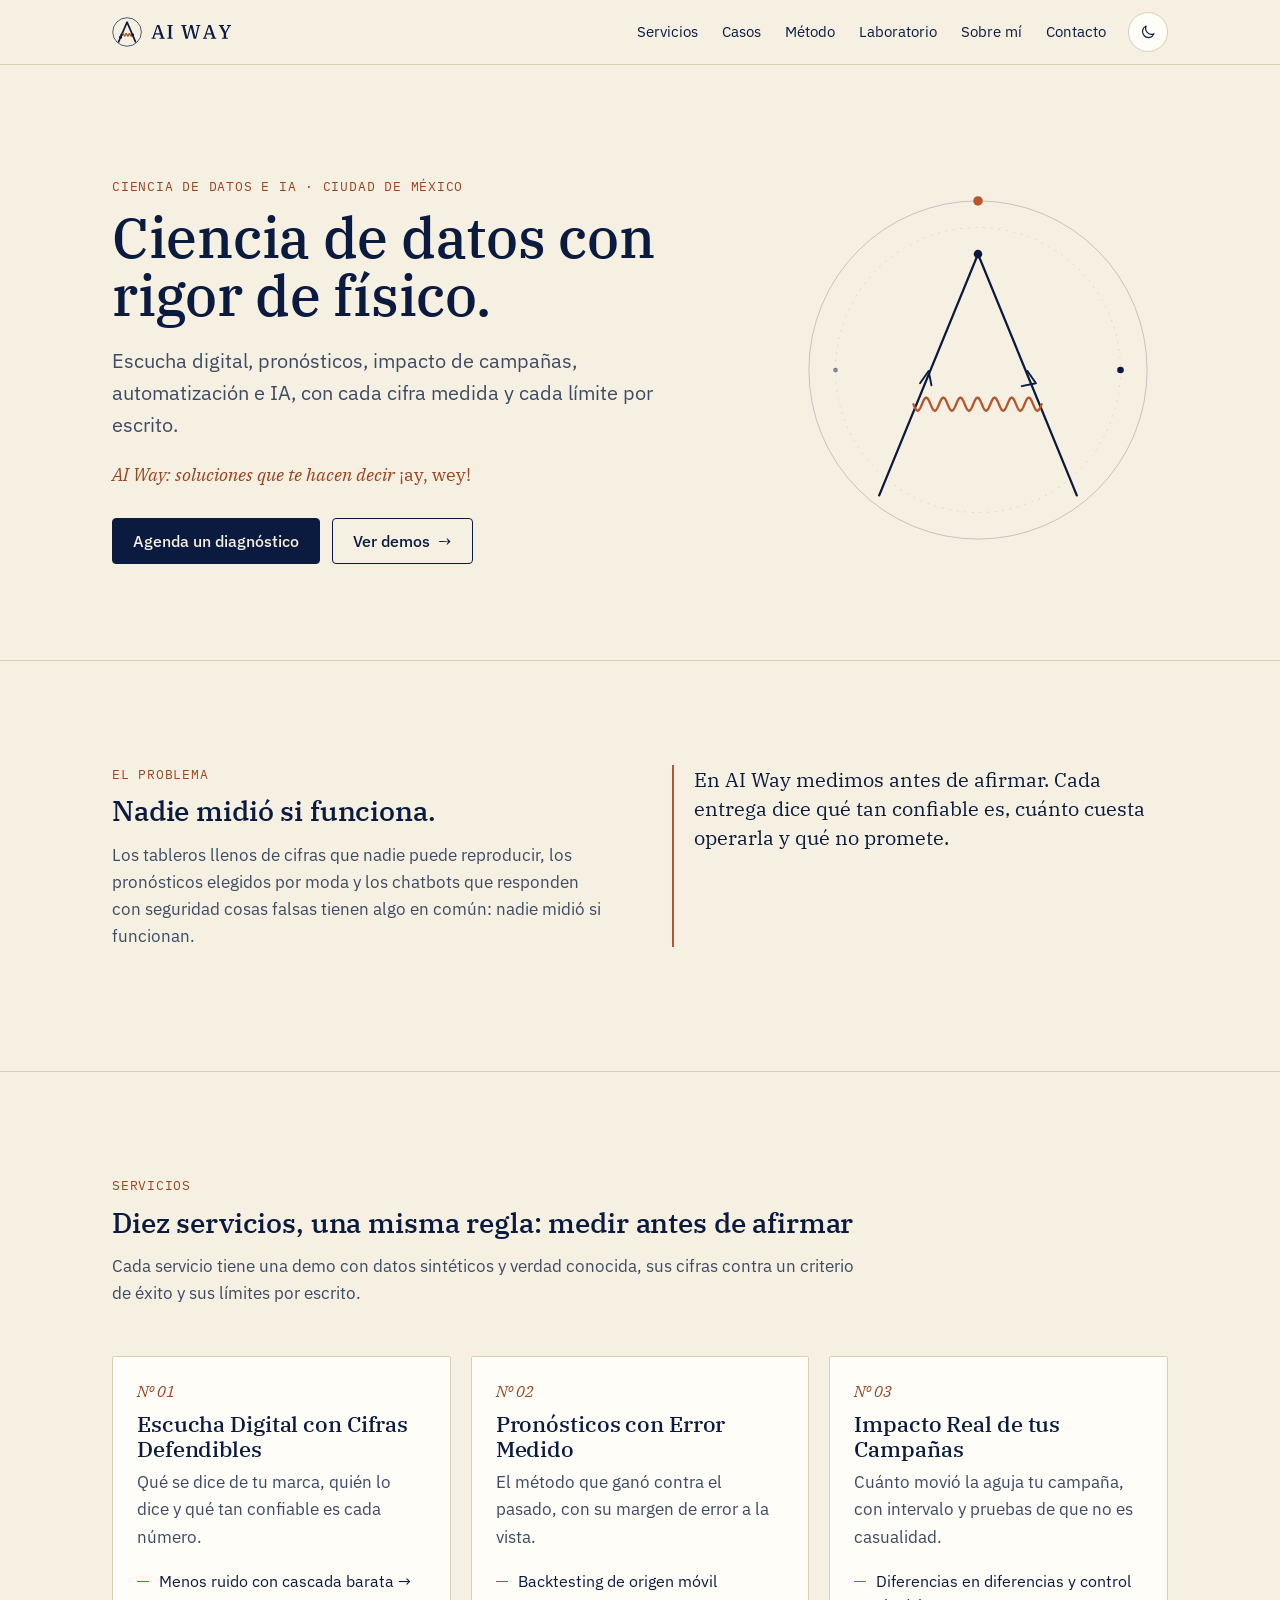
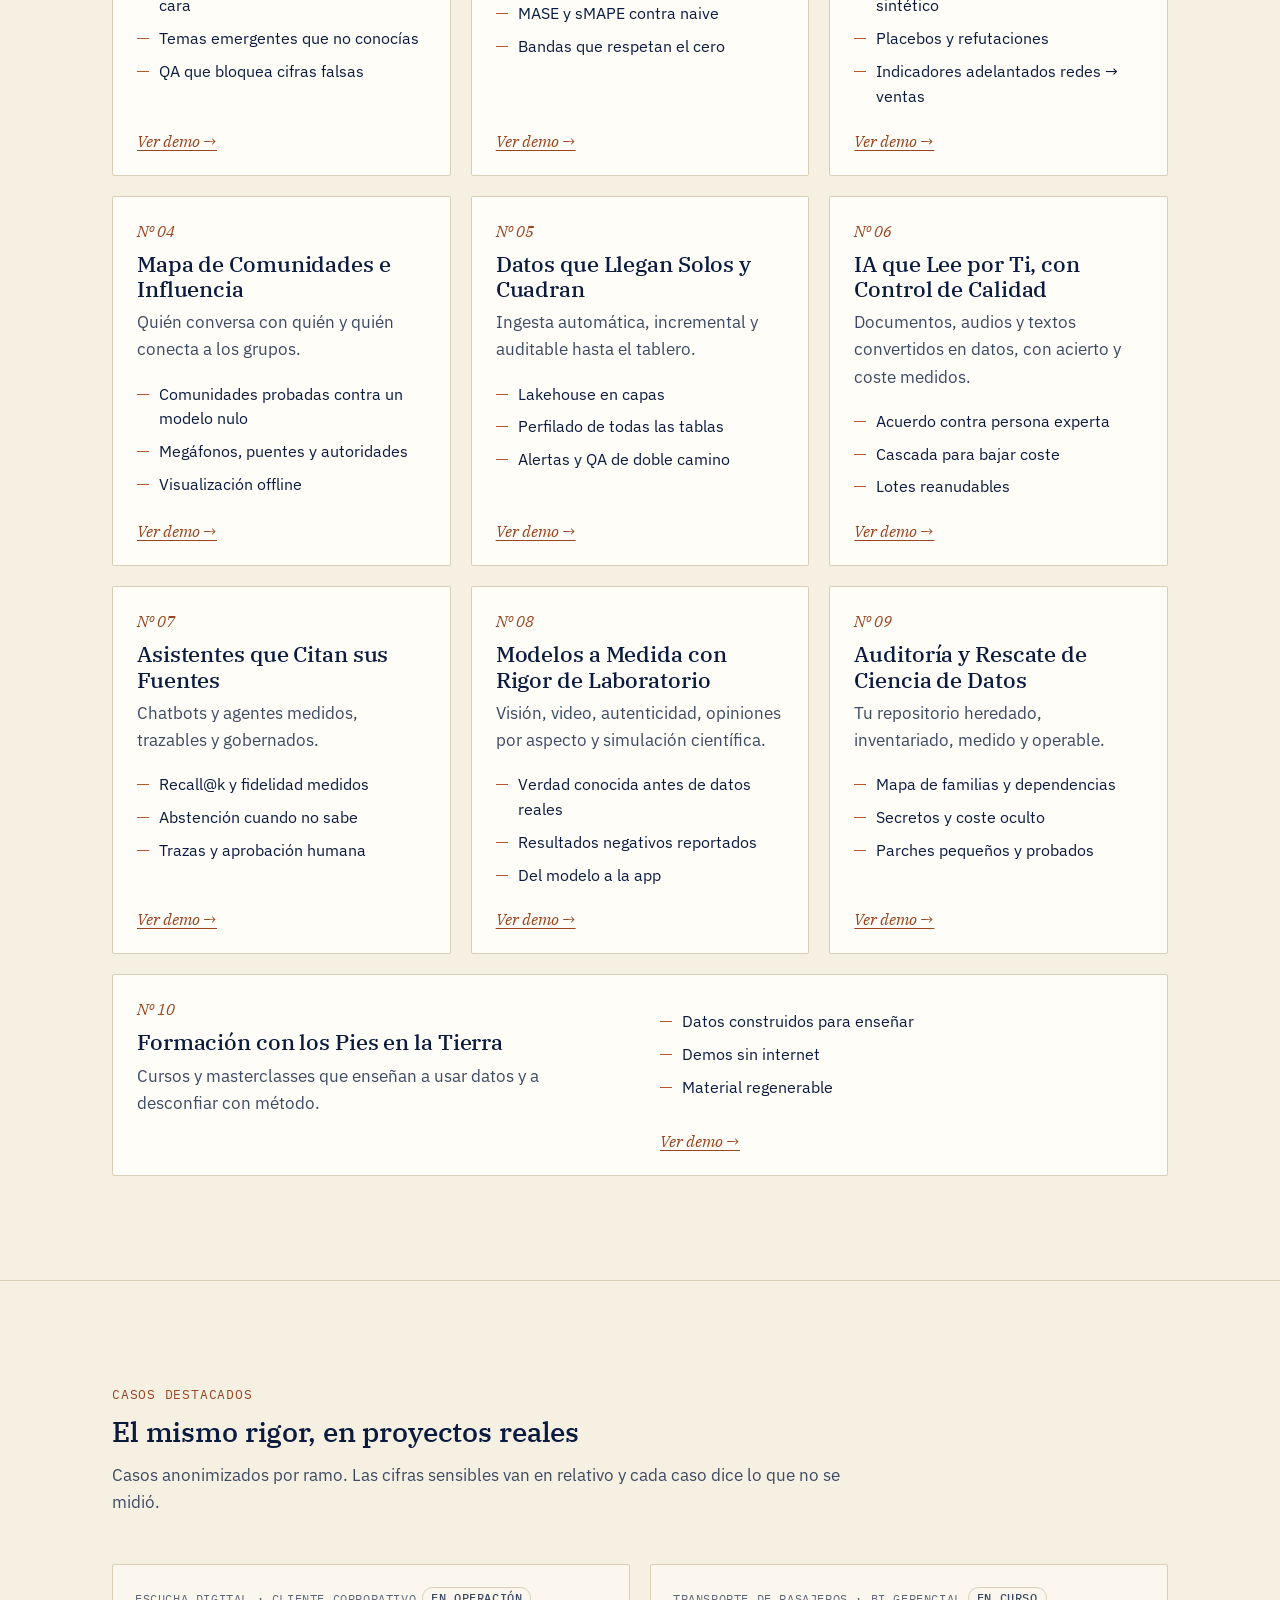
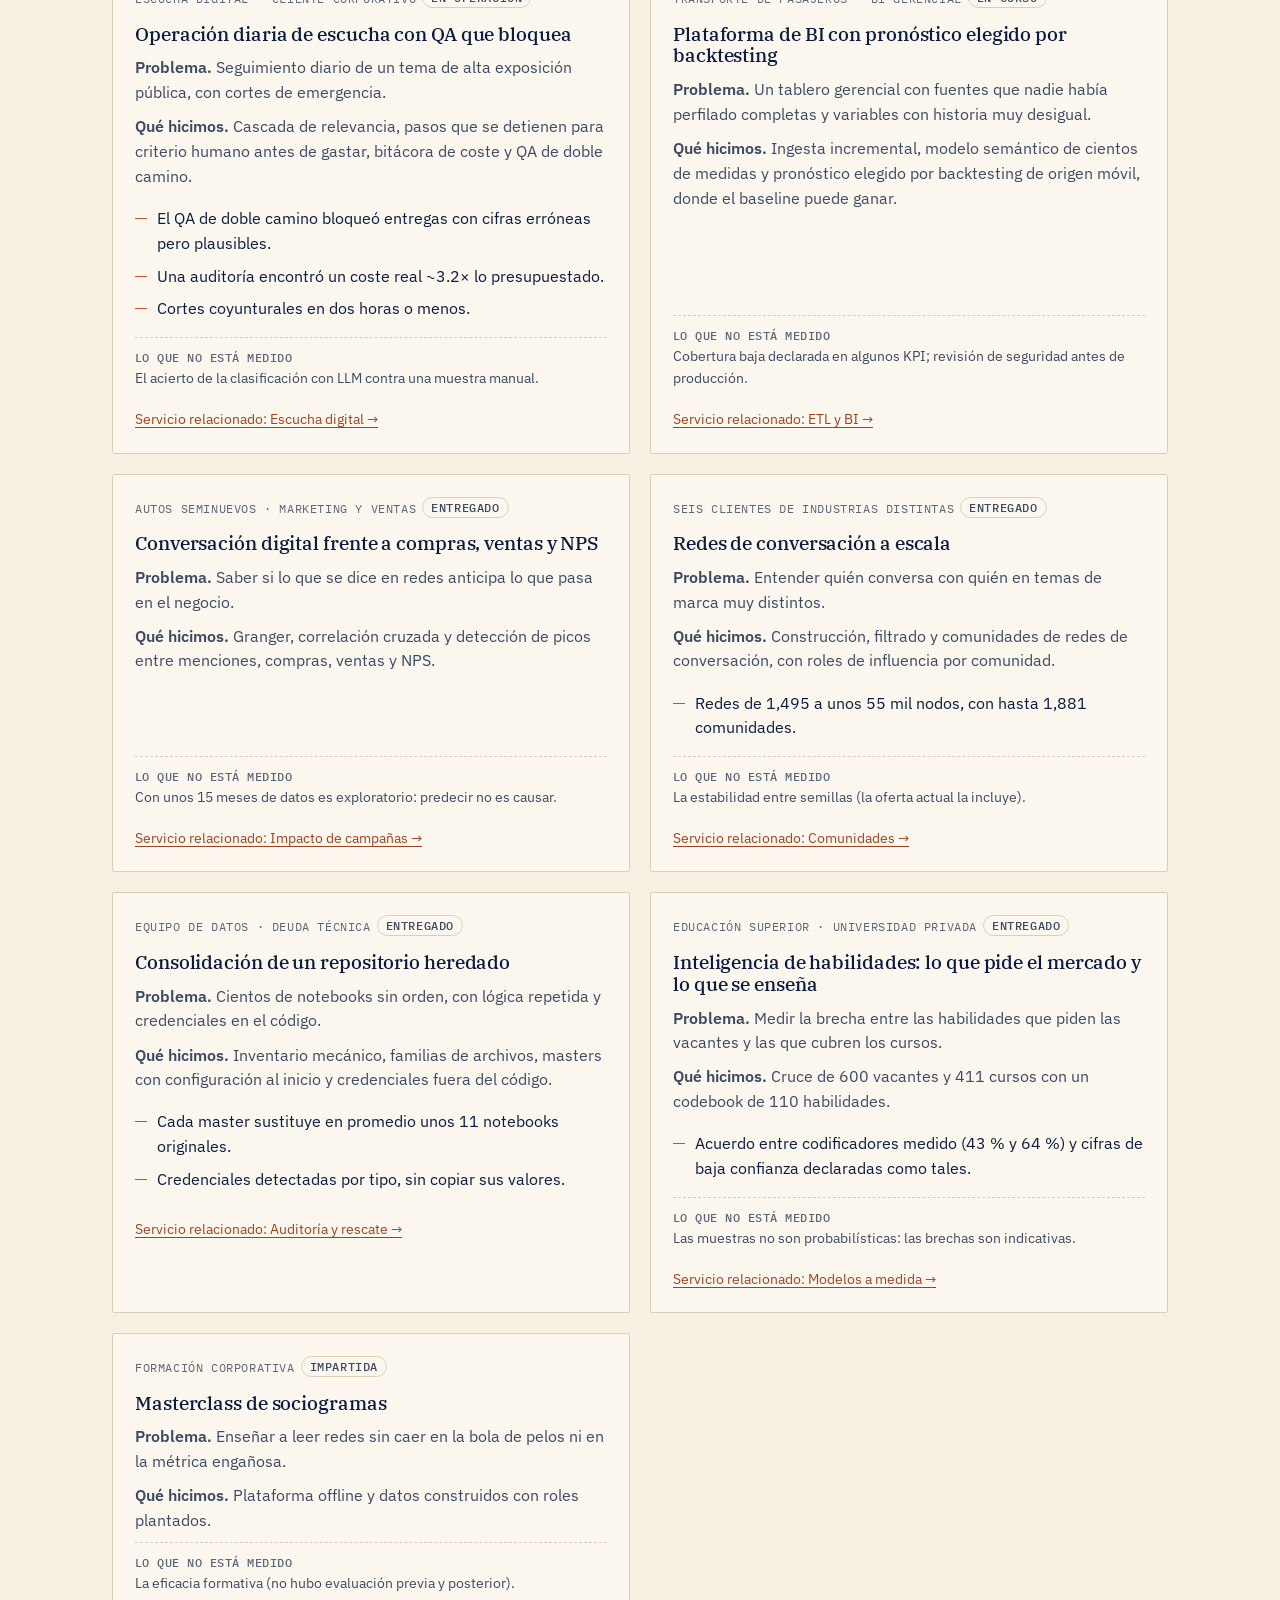
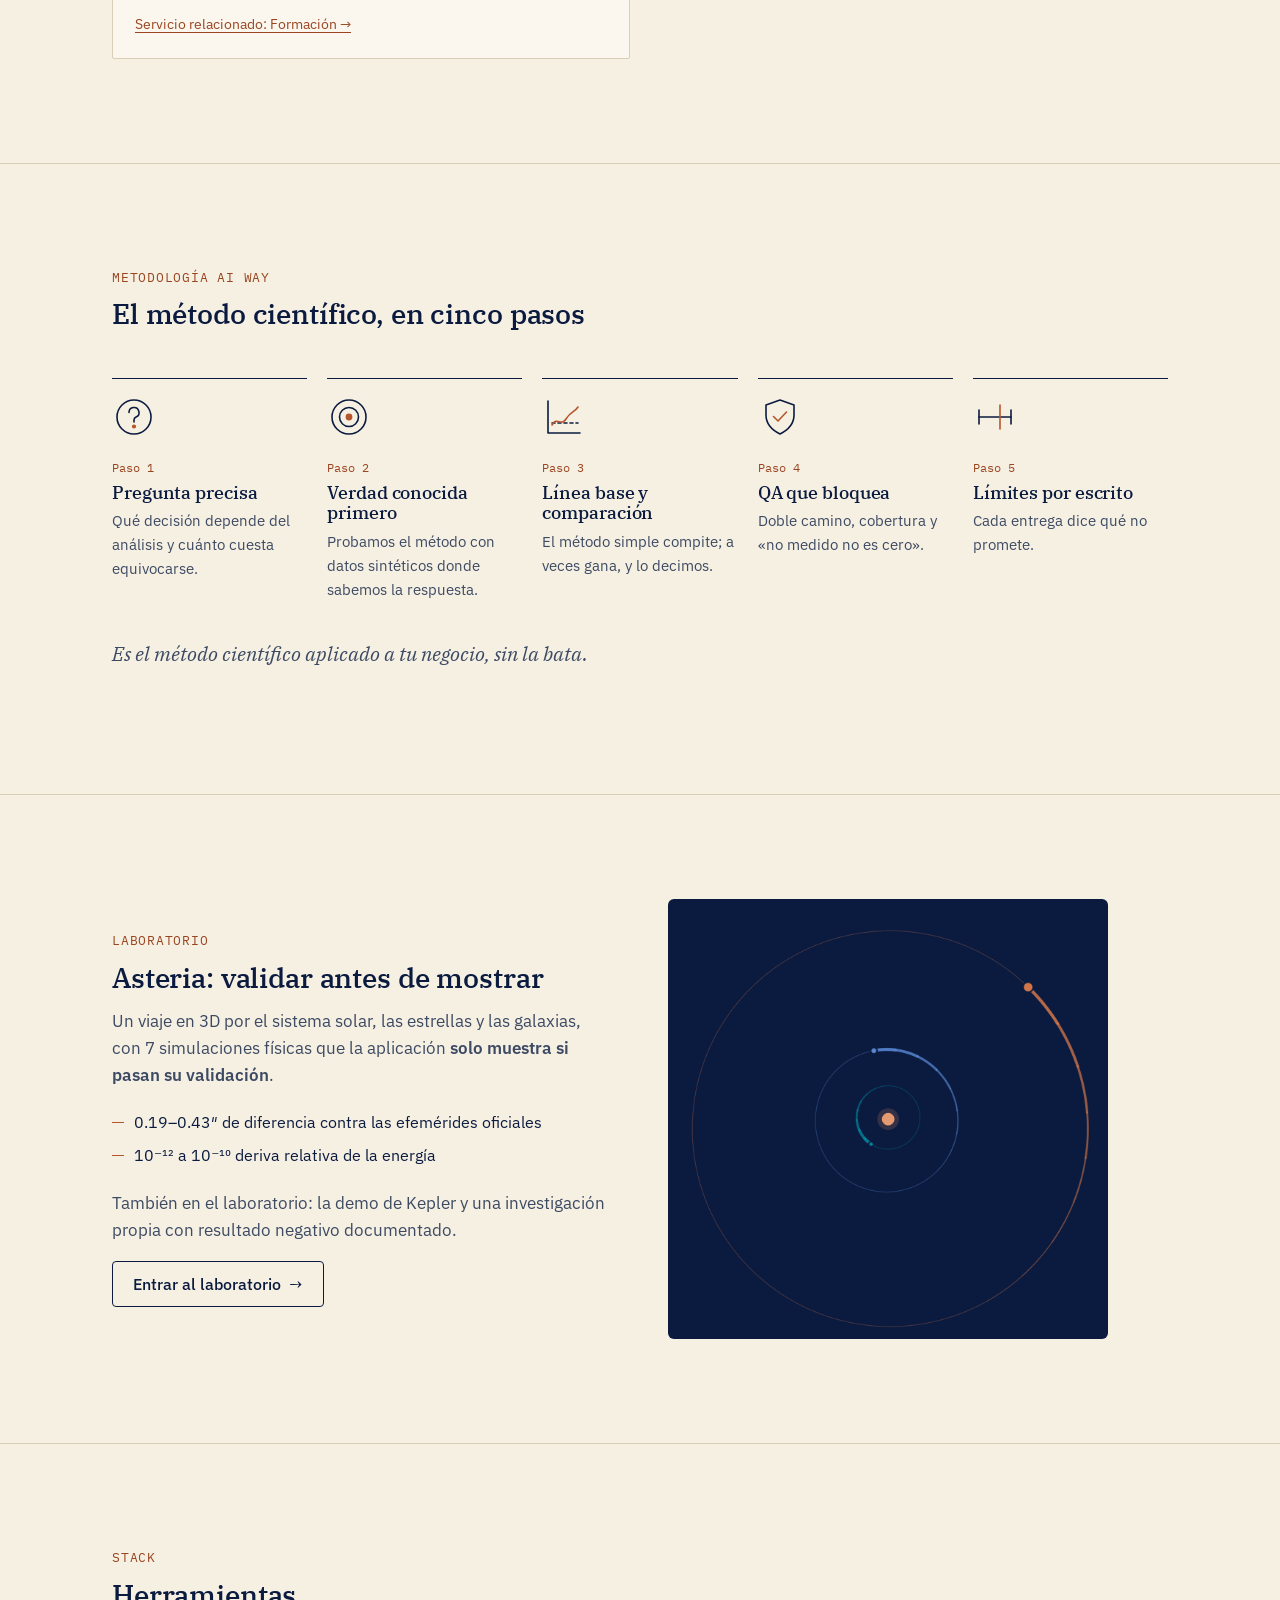
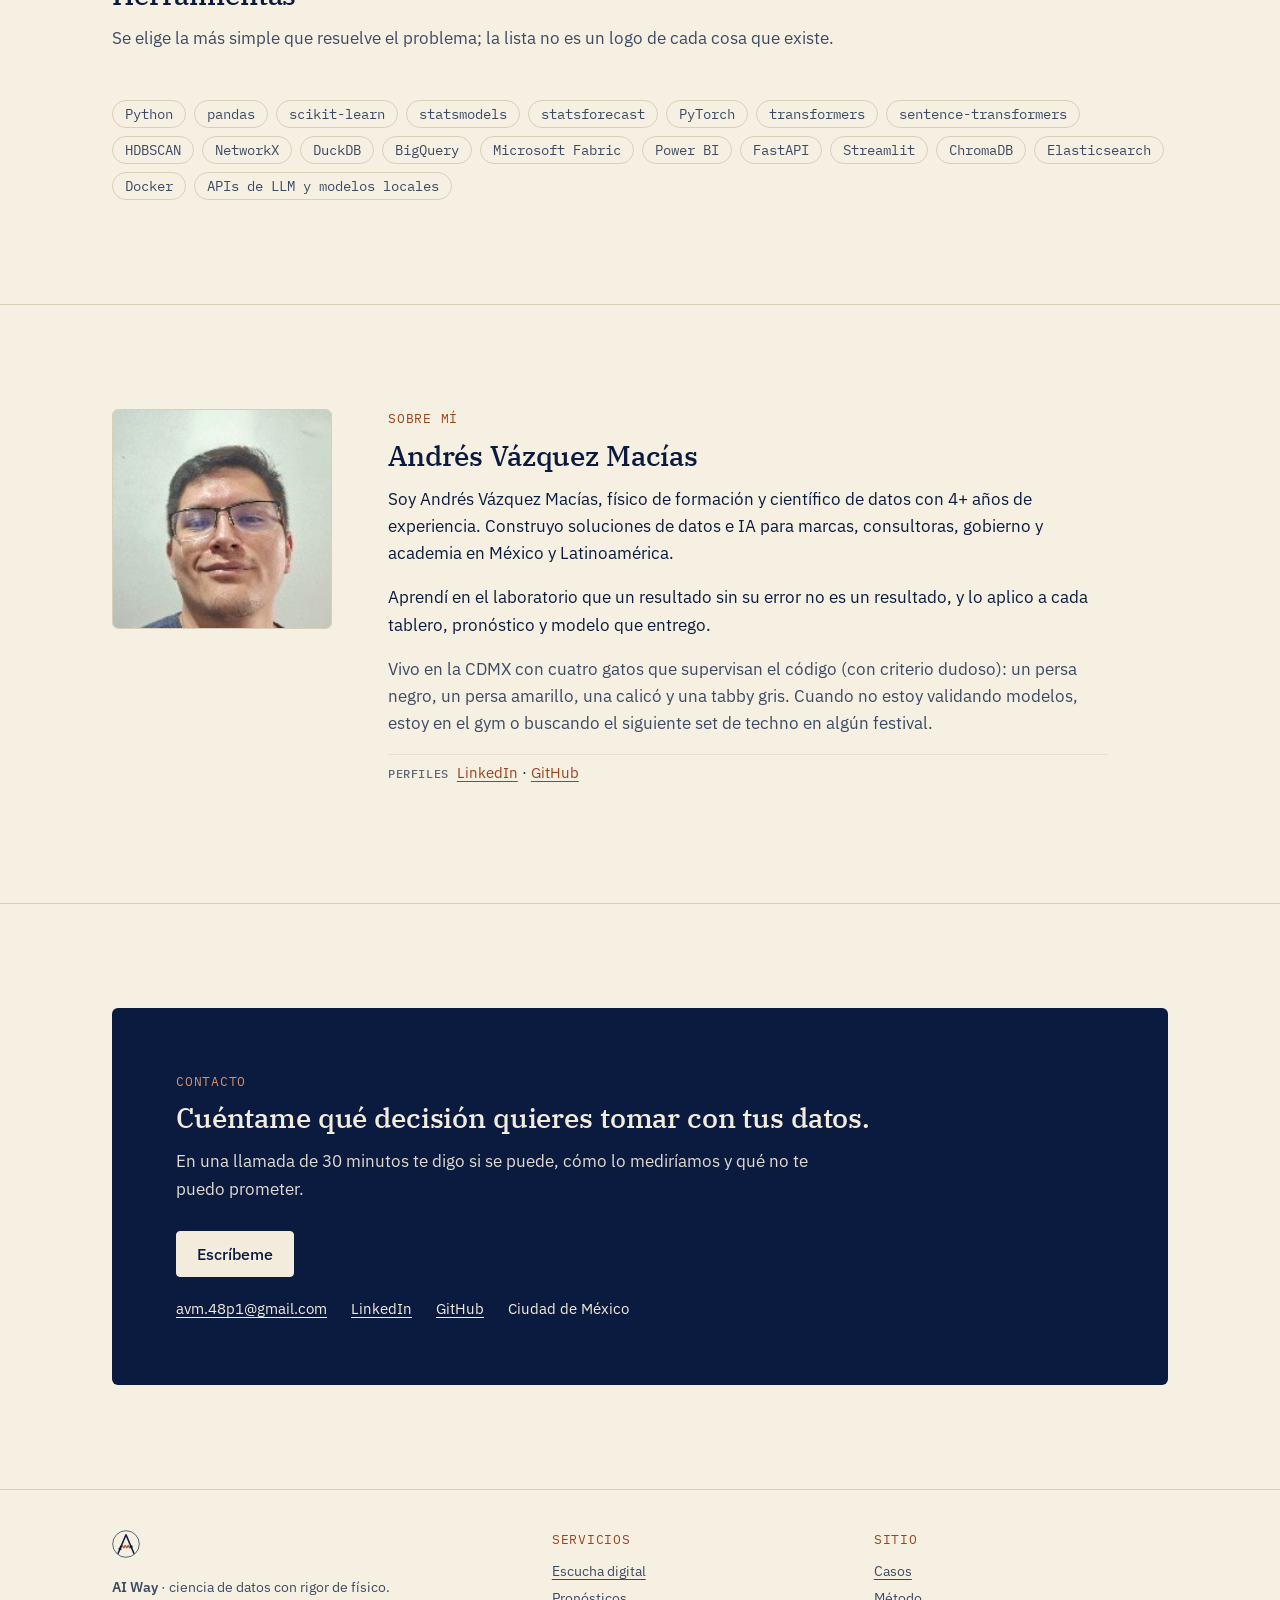
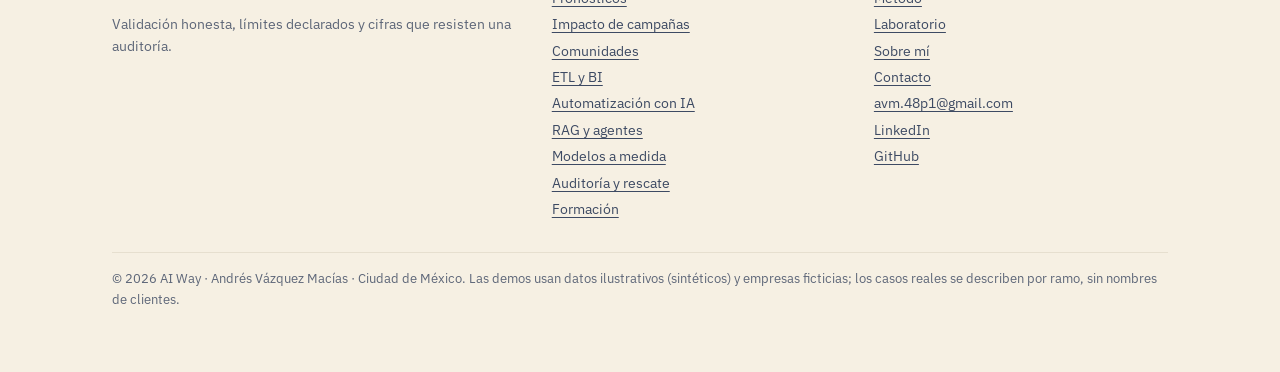
==== index.html @ 51a4104a "Publicar sitio del portafolio AI Way Co-Authored-By: Claude Opus 5.5 <noreply@anthropic.com>" ====
<!doctype html>
<html lang="es" data-theme="light">
<head>
<meta charset="utf-8">
<meta name="viewport" content="width=device-width, initial-scale=1">
<title>AI Way · Ciencia de datos e IA con rigor de físico | CDMX</title>
<meta name="description" content="Escucha digital, pronósticos, causalidad, ETL, automatización con IA, RAG y agentes, con validación honesta y límites declarados.">
<link rel="canonical" href="https://andresvama.github.io/">
<meta name="theme-color" content="#f6f0e3">
<meta property="og:type" content="website">
<meta property="og:locale" content="es_MX">
<meta property="og:site_name" content="AI Way">
<meta property="og:title" content="AI Way · Ciencia de datos e IA con rigor de físico | CDMX">
<meta property="og:description" content="Escucha digital, pronósticos, causalidad, ETL, automatización con IA, RAG y agentes, con validación honesta y límites declarados.">
<meta property="og:image" content="https://andresvama.github.io/assets/logo/og_image.png">
<meta name="twitter:card" content="summary_large_image">
<link rel="icon" href="assets/logo/favicon.svg" type="image/svg+xml">
<link rel="icon" href="assets/logo/favicon_32.png" sizes="32x32" type="image/png">
<link rel="apple-touch-icon" href="assets/logo/apple_touch_180.png">
<link rel="preconnect" href="https://fonts.googleapis.com">
<link rel="preconnect" href="https://fonts.gstatic.com" crossorigin>
<link rel="preload" as="style" href="https://fonts.googleapis.com/css2?family=IBM+Plex+Mono:wght@400;500&amp;family=IBM+Plex+Sans:ital,wght@0,400;0,500;0,600;1,400&amp;family=IBM+Plex+Serif:ital,wght@0,400;0,500;1,400;1,500&amp;display=swap">
<link rel="stylesheet" href="https://fonts.googleapis.com/css2?family=IBM+Plex+Mono:wght@400;500&amp;family=IBM+Plex+Sans:ital,wght@0,400;0,500;0,600;1,400&amp;family=IBM+Plex+Serif:ital,wght@0,400;0,500;1,400;1,500&amp;display=swap">
<link rel="stylesheet" href="assets/css/tokens.css">
<link rel="stylesheet" href="assets/css/site.css">
<script>try{var t=localStorage.getItem('aiway-tema');if(t==='dark'||t==='light')document.documentElement.setAttribute('data-theme',t)}catch(e){}</script>
</head>
<body data-raiz="">
<a class="saltar" href="#contenido">Saltar al contenido</a>
<header class="cab">
<div class="wrap">
  <a class="marca" href="#" aria-label="AI Way, inicio"><img class="logo-cla" src="assets/logo/logo.svg" alt="AI Way" width="132" height="30"><img class="logo-osc" src="assets/logo/logo_oscuro.svg" alt="AI Way" width="132" height="30"></a>
  <button class="btn-ico menu-btn" id="menu-btn" type="button" aria-expanded="false" aria-controls="nav" aria-label="Abrir menú"><svg viewBox="0 0 24 24" fill="none" stroke="currentColor" stroke-width="1.6" stroke-linecap="round" aria-hidden="true"><path d="M4 7h16M4 12h16M4 17h16"/></svg></button>
  <nav class="nav" id="nav" aria-label="Principal"><ul><li><a href="#servicios">Servicios</a></li><li><a href="#casos">Casos</a></li><li><a href="#metodo">Método</a></li><li><a href="laboratorio.html">Laboratorio</a></li><li><a href="#sobre-mi">Sobre mí</a></li><li><a href="#contacto">Contacto</a></li></ul></nav>
  <button class="btn-ico" id="tema" type="button" aria-pressed="false" aria-label="Cambiar a modo oscuro"><svg class="ico-luna" viewBox="0 0 24 24" fill="none" stroke="currentColor" stroke-width="1.6" stroke-linecap="round" stroke-linejoin="round" aria-hidden="true"><path d="M20 14.5A8 8 0 0 1 9.5 4 8 8 0 1 0 20 14.5z"/></svg><svg class="ico-sol" viewBox="0 0 24 24" fill="none" stroke="currentColor" stroke-width="1.6" stroke-linecap="round" aria-hidden="true"><circle cx="12" cy="12" r="4"/><path d="M12 2v2M12 20v2M4.9 4.9l1.4 1.4M17.7 17.7l1.4 1.4M2 12h2M20 12h2M4.9 19.1l1.4-1.4M17.7 6.3l1.4-1.4"/></svg></button>
</div>
</header>
<main id="contenido">
<section class="hero" aria-labelledby="t-hero"><div class="wrap">
  <div>
    <p class="kicker">Ciencia de datos e IA · Ciudad de México</p>
    <h1 id="t-hero">Ciencia de datos con rigor de físico.</h1>
    <p class="sub">Escucha digital, pronósticos, impacto de campañas, automatización e IA, con cada cifra medida y cada límite por escrito.</p>
    <p class="tagline">AI Way: soluciones que te hacen decir <em>¡ay, wey!</em></p>
    <div class="btns"><a class="btn btn-1" href="mailto:avm.48p1@gmail.com?subject=Diagn%C3%B3stico%20de%20datos">Agenda un diagnóstico</a><a class="btn btn-2" href="#servicios">Ver demos <span class="flecha">→</span></a></div>
  </div>
  <svg class="diagrama" viewBox="0 0 400 400" fill="none" aria-hidden="true" focusable="false">
  <circle cx="200" cy="200" r="178" stroke="currentColor" stroke-opacity=".22" stroke-width="1"/>
  <circle cx="200" cy="200" r="150" stroke="currentColor" stroke-opacity=".12" stroke-width="1" stroke-dasharray="2 6"/>
  <path d="M96 332 L200 78 L304 332" stroke="currentColor" stroke-width="2.4" stroke-linecap="round" stroke-linejoin="round"/>
  <path d="M139 214 l9 -13 l3 15" stroke="currentColor" stroke-width="2" stroke-linecap="round" stroke-linejoin="round"/>
  <path d="M252 201 l9 13 l-15 3" stroke="currentColor" stroke-width="2" stroke-linecap="round" stroke-linejoin="round"/>
  <path class="foton" d="M132.0,236.0 L133.5,239.5 L135.0,242.1 L136.5,243.0 L138.0,242.1 L139.5,239.5 L141.0,236.0 L142.5,232.5 L144.0,229.9 L145.5,229.0 L147.0,229.9 L148.5,232.5 L150.0,236.0 L151.5,239.5 L153.0,242.1 L154.5,243.0 L156.0,242.1 L157.5,239.5 L159.0,236.0 L160.5,232.5 L162.0,229.9 L163.5,229.0 L165.0,229.9 L166.5,232.5 L168.0,236.0 L169.5,239.5 L171.0,242.1 L172.5,243.0 L174.0,242.1 L175.5,239.5 L177.0,236.0 L178.5,232.5 L180.0,229.9 L181.5,229.0 L183.0,229.9 L184.5,232.5 L186.0,236.0 L187.5,239.5 L189.0,242.1 L190.5,243.0 L192.0,242.1 L193.5,239.5 L195.0,236.0 L196.5,232.5 L198.0,229.9 L199.5,229.0 L201.0,229.9 L202.5,232.5 L204.0,236.0 L205.5,239.5 L207.0,242.1 L208.5,243.0 L210.0,242.1 L211.5,239.5 L213.0,236.0 L214.5,232.5 L216.0,229.9 L217.5,229.0 L219.0,229.9 L220.5,232.5 L222.0,236.0 L223.5,239.5 L225.0,242.1 L226.5,243.0 L228.0,242.1 L229.5,239.5 L231.0,236.0 L232.5,232.5 L234.0,229.9 L235.5,229.0 L237.0,229.9 L238.5,232.5 L240.0,236.0 L241.5,239.5 L243.0,242.1 L244.5,243.0 L246.0,242.1 L247.5,239.5 L249.0,236.0 L250.5,232.5 L252.0,229.9 L253.5,229.0 L255.0,229.9 L256.5,232.5 L258.0,236.0 L259.5,239.5 L261.0,242.1 L262.5,243.0 L264.0,242.1 L265.5,239.5 L267.0,236.0" stroke-width="2.4" stroke-linecap="round"/>
  <circle cx="200" cy="78" r="4.5" fill="currentColor"/>
  <g class="orb"><circle cx="200" cy="22" r="5" fill="var(--aw-acento)"/></g>
  <g class="orb orb2"><circle cx="350" cy="200" r="3.5" fill="currentColor"/><circle cx="50" cy="200" r="2.5" fill="currentColor" fill-opacity=".5"/></g>
</svg>
</div></section>
<section class="sec" id="problema" aria-labelledby="t-problema"><div class="wrap"><div class="dos-col">
  <div><p class="kicker">El problema</p><h2 id="t-problema">Nadie midió si funciona.</h2><p class="t2">Los tableros llenos de cifras que nadie puede reproducir, los pronósticos elegidos por moda y los chatbots que responden con seguridad cosas falsas tienen algo en común: nadie midió si funcionan.</p></div>
  <p class="promesa">En AI Way medimos antes de afirmar. Cada entrega dice qué tan confiable es, cuánto cuesta operarla y qué no promete.</p>
</div></div></section>
<section class="sec" id="servicios" aria-labelledby="t-servicios"><div class="wrap">
  <div class="sec-cab"><p class="kicker">Servicios</p><h2 id="t-servicios">Diez servicios, una misma regla: medir antes de afirmar</h2>
  <p>Cada servicio tiene una demo con datos sintéticos y verdad conocida, sus cifras contra un criterio de éxito y sus límites por escrito.</p></div>
  <div class="rejilla"><article class="svc"><span class="n">Nº 01</span><h3><a href="servicios/01-social-listening.html">Escucha Digital con Cifras Defendibles</a></h3><p>Qué se dice de tu marca, quién lo dice y qué tan confiable es cada número.</p><ul class="filetes"><li>Menos ruido con cascada barata → cara</li><li>Temas emergentes que no conocías</li><li>QA que bloquea cifras falsas</li></ul><span class="ver" aria-hidden="true">Ver demo →</span></article><article class="svc"><span class="n">Nº 02</span><h3><a href="servicios/02-forecasting.html">Pronósticos con Error Medido</a></h3><p>El método que ganó contra el pasado, con su margen de error a la vista.</p><ul class="filetes"><li>Backtesting de origen móvil</li><li>MASE y sMAPE contra naive</li><li>Bandas que respetan el cero</li></ul><span class="ver" aria-hidden="true">Ver demo →</span></article><article class="svc"><span class="n">Nº 03</span><h3><a href="servicios/03-causalidad.html">Impacto Real de tus Campañas</a></h3><p>Cuánto movió la aguja tu campaña, con intervalo y pruebas de que no es casualidad.</p><ul class="filetes"><li>Diferencias en diferencias y control sintético</li><li>Placebos y refutaciones</li><li>Indicadores adelantados redes → ventas</li></ul><span class="ver" aria-hidden="true">Ver demo →</span></article><article class="svc"><span class="n">Nº 04</span><h3><a href="servicios/04-comunidades.html">Mapa de Comunidades e Influencia</a></h3><p>Quién conversa con quién y quién conecta a los grupos.</p><ul class="filetes"><li>Comunidades probadas contra un modelo nulo</li><li>Megáfonos, puentes y autoridades</li><li>Visualización offline</li></ul><span class="ver" aria-hidden="true">Ver demo →</span></article><article class="svc"><span class="n">Nº 05</span><h3><a href="servicios/05-etl.html">Datos que Llegan Solos y Cuadran</a></h3><p>Ingesta automática, incremental y auditable hasta el tablero.</p><ul class="filetes"><li>Lakehouse en capas</li><li>Perfilado de todas las tablas</li><li>Alertas y QA de doble camino</li></ul><span class="ver" aria-hidden="true">Ver demo →</span></article><article class="svc"><span class="n">Nº 06</span><h3><a href="servicios/06-automatizacion-ia.html">IA que Lee por Ti, con Control de Calidad</a></h3><p>Documentos, audios y textos convertidos en datos, con acierto y coste medidos.</p><ul class="filetes"><li>Acuerdo contra persona experta</li><li>Cascada para bajar coste</li><li>Lotes reanudables</li></ul><span class="ver" aria-hidden="true">Ver demo →</span></article><article class="svc"><span class="n">Nº 07</span><h3><a href="servicios/07-chatbots-rag-agentes.html">Asistentes que Citan sus Fuentes</a></h3><p>Chatbots y agentes medidos, trazables y gobernados.</p><ul class="filetes"><li>Recall@k y fidelidad medidos</li><li>Abstención cuando no sabe</li><li>Trazas y aprobación humana</li></ul><span class="ver" aria-hidden="true">Ver demo →</span></article><article class="svc"><span class="n">Nº 08</span><h3><a href="servicios/08-ml-dl-medida.html">Modelos a Medida con Rigor de Laboratorio</a></h3><p>Visión, video, autenticidad, opiniones por aspecto y simulación científica.</p><ul class="filetes"><li>Verdad conocida antes de datos reales</li><li>Resultados negativos reportados</li><li>Del modelo a la app</li></ul><span class="ver" aria-hidden="true">Ver demo →</span></article><article class="svc"><span class="n">Nº 09</span><h3><a href="servicios/09-auditoria-rescate.html">Auditoría y Rescate de Ciencia de Datos</a></h3><p>Tu repositorio heredado, inventariado, medido y operable.</p><ul class="filetes"><li>Mapa de familias y dependencias</li><li>Secretos y coste oculto</li><li>Parches pequeños y probados</li></ul><span class="ver" aria-hidden="true">Ver demo →</span></article><article class="svc"><span class="n">Nº 10</span><h3><a href="servicios/10-formacion.html">Formación con los Pies en la Tierra</a></h3><p>Cursos y masterclasses que enseñan a usar datos y a desconfiar con método.</p><ul class="filetes"><li>Datos construidos para enseñar</li><li>Demos sin internet</li><li>Material regenerable</li></ul><span class="ver" aria-hidden="true">Ver demo →</span></article></div>
</div></section>
<section class="sec" id="casos" aria-labelledby="t-casos"><div class="wrap">
  <div class="sec-cab"><p class="kicker">Casos destacados</p><h2 id="t-casos">El mismo rigor, en proyectos reales</h2>
  <p>Casos anonimizados por ramo. Las cifras sensibles van en relativo y cada caso dice lo que no se midió.</p></div>
  <div class="casos"><article class="caso"><p class="ramo">Escucha digital · cliente corporativo<span class="estado">En operación</span></p><h3>Operación diaria de escucha con QA que bloquea</h3>
<p><strong>Problema.</strong> Seguimiento diario de un tema de alta exposición pública, con cortes de emergencia.</p><p><strong>Qué hicimos.</strong> Cascada de relevancia, pasos que se detienen para criterio humano antes de gastar, bitácora de coste y QA de doble camino.</p><ul class="filetes cifras"><li>El QA de doble camino bloqueó entregas con cifras erróneas pero plausibles.</li><li>Una auditoría encontró un coste real ~3.2× lo presupuestado.</li><li>Cortes coyunturales en dos horas o menos.</li></ul><p class="nomed"><b>Lo que no está medido</b>El acierto de la clasificación con LLM contra una muestra manual.</p>
<a class="lnk" href="servicios/01-social-listening.html">Servicio relacionado: Escucha digital →</a></article><article class="caso"><p class="ramo">Transporte de pasajeros · BI gerencial<span class="estado">En curso</span></p><h3>Plataforma de BI con pronóstico elegido por backtesting</h3>
<p><strong>Problema.</strong> Un tablero gerencial con fuentes que nadie había perfilado completas y variables con historia muy desigual.</p><p><strong>Qué hicimos.</strong> Ingesta incremental, modelo semántico de cientos de medidas y pronóstico elegido por backtesting de origen móvil, donde el baseline puede ganar.</p><p class="nomed"><b>Lo que no está medido</b>Cobertura baja declarada en algunos KPI; revisión de seguridad antes de producción.</p>
<a class="lnk" href="servicios/05-etl.html">Servicio relacionado: ETL y BI →</a></article><article class="caso"><p class="ramo">Autos seminuevos · marketing y ventas<span class="estado">Entregado</span></p><h3>Conversación digital frente a compras, ventas y NPS</h3>
<p><strong>Problema.</strong> Saber si lo que se dice en redes anticipa lo que pasa en el negocio.</p><p><strong>Qué hicimos.</strong> Granger, correlación cruzada y detección de picos entre menciones, compras, ventas y NPS.</p><p class="nomed"><b>Lo que no está medido</b>Con unos 15 meses de datos es exploratorio: predecir no es causar.</p>
<a class="lnk" href="servicios/03-causalidad.html">Servicio relacionado: Impacto de campañas →</a></article><article class="caso"><p class="ramo">Seis clientes de industrias distintas<span class="estado">Entregado</span></p><h3>Redes de conversación a escala</h3>
<p><strong>Problema.</strong> Entender quién conversa con quién en temas de marca muy distintos.</p><p><strong>Qué hicimos.</strong> Construcción, filtrado y comunidades de redes de conversación, con roles de influencia por comunidad.</p><ul class="filetes cifras"><li>Redes de 1,495 a unos 55 mil nodos, con hasta 1,881 comunidades.</li></ul><p class="nomed"><b>Lo que no está medido</b>La estabilidad entre semillas (la oferta actual la incluye).</p>
<a class="lnk" href="servicios/04-comunidades.html">Servicio relacionado: Comunidades →</a></article><article class="caso"><p class="ramo">Equipo de datos · deuda técnica<span class="estado">Entregado</span></p><h3>Consolidación de un repositorio heredado</h3>
<p><strong>Problema.</strong> Cientos de notebooks sin orden, con lógica repetida y credenciales en el código.</p><p><strong>Qué hicimos.</strong> Inventario mecánico, familias de archivos, masters con configuración al inicio y credenciales fuera del código.</p><ul class="filetes cifras"><li>Cada master sustituye en promedio unos 11 notebooks originales.</li><li>Credenciales detectadas por tipo, sin copiar sus valores.</li></ul>
<a class="lnk" href="servicios/09-auditoria-rescate.html">Servicio relacionado: Auditoría y rescate →</a></article><article class="caso"><p class="ramo">Educación superior · universidad privada<span class="estado">Entregado</span></p><h3>Inteligencia de habilidades: lo que pide el mercado y lo que se enseña</h3>
<p><strong>Problema.</strong> Medir la brecha entre las habilidades que piden las vacantes y las que cubren los cursos.</p><p><strong>Qué hicimos.</strong> Cruce de 600 vacantes y 411 cursos con un codebook de 110 habilidades.</p><ul class="filetes cifras"><li>Acuerdo entre codificadores medido (43 % y 64 %) y cifras de baja confianza declaradas como tales.</li></ul><p class="nomed"><b>Lo que no está medido</b>Las muestras no son probabilísticas: las brechas son indicativas.</p>
<a class="lnk" href="servicios/08-ml-dl-medida.html">Servicio relacionado: Modelos a medida →</a></article><article class="caso"><p class="ramo">Formación corporativa<span class="estado">Impartida</span></p><h3>Masterclass de sociogramas</h3>
<p><strong>Problema.</strong> Enseñar a leer redes sin caer en la bola de pelos ni en la métrica engañosa.</p><p><strong>Qué hicimos.</strong> Plataforma offline y datos construidos con roles plantados.</p><p class="nomed"><b>Lo que no está medido</b>La eficacia formativa (no hubo evaluación previa y posterior).</p>
<a class="lnk" href="servicios/10-formacion.html">Servicio relacionado: Formación →</a></article></div>
</div></section>
<section class="sec" id="metodo" aria-labelledby="t-metodo"><div class="wrap">
  <div class="sec-cab"><p class="kicker">Metodología AI Way</p><h2 id="t-metodo">El método científico, en cinco pasos</h2></div>
  <ol class="pasos"><li><svg viewBox="0 0 44 44" fill="none" stroke="currentColor" stroke-width="1.6" stroke-linecap="round" stroke-linejoin="round" aria-hidden="true"><circle cx="22" cy="22" r="17"/><path d="M17 17.5a5 5 0 1 1 7 4.6c-1.4.6-2 1.6-2 3V27"/><circle class="cu" cx="22" cy="31.5" r="1.3" fill="var(--aw-acento)"/></svg><span class="np">Paso 1</span><h3>Pregunta precisa</h3><p>Qué decisión depende del análisis y cuánto cuesta equivocarse.</p></li><li><svg viewBox="0 0 44 44" fill="none" stroke="currentColor" stroke-width="1.6" stroke-linecap="round" stroke-linejoin="round" aria-hidden="true"><circle cx="22" cy="22" r="17"/><circle cx="22" cy="22" r="9.5"/><circle class="cu" cx="22" cy="22" r="2.6" fill="var(--aw-acento)"/></svg><span class="np">Paso 2</span><h3>Verdad conocida primero</h3><p>Probamos el método con datos sintéticos donde sabemos la respuesta.</p></li><li><svg viewBox="0 0 44 44" fill="none" stroke="currentColor" stroke-width="1.6" stroke-linecap="round" stroke-linejoin="round" aria-hidden="true"><path d="M6 6v32h32"/><path d="M10 28h26" stroke-dasharray="3 3"/><path class="cu" d="M10 30c5-9 9 2 14-6s8-6 12-12"/></svg><span class="np">Paso 3</span><h3>Línea base y comparación</h3><p>El método simple compite; a veces gana, y lo decimos.</p></li><li><svg viewBox="0 0 44 44" fill="none" stroke="currentColor" stroke-width="1.6" stroke-linecap="round" stroke-linejoin="round" aria-hidden="true"><path d="M22 5l14 5v10c0 9-6 15-14 19C14 35 8 29 8 20V10z"/><path class="cu" d="M15.5 21.5l4.5 4.5 8.5-9"/></svg><span class="np">Paso 4</span><h3>QA que bloquea</h3><p>Doble camino, cobertura y «no medido no es cero».</p></li><li><svg viewBox="0 0 44 44" fill="none" stroke="currentColor" stroke-width="1.6" stroke-linecap="round" stroke-linejoin="round" aria-hidden="true"><path d="M6 22h32"/><path d="M6 15v14M38 15v14"/><path class="cu" d="M27 10v24"/></svg><span class="np">Paso 5</span><h3>Límites por escrito</h3><p>Cada entrega dice qué no promete.</p></li></ol>
  <p class="cierre">Es el método científico aplicado a tu negocio, sin la bata.</p>
</div></section>
<section class="sec" id="laboratorio" aria-labelledby="t-lab"><div class="wrap"><div class="lab-prev">
  <div><p class="kicker">Laboratorio</p><h2 id="t-lab">Asteria: validar antes de mostrar</h2>
    <p class="t2">Un viaje en 3D por el sistema solar, las estrellas y las galaxias, con 7 simulaciones físicas que la aplicación <strong>solo muestra si pasan su validación</strong>.</p>
    <ul class="filetes"><li>0.19–0.43″ de diferencia contra las efemérides oficiales</li><li>10⁻¹² a 10⁻¹⁰ deriva relativa de la energía</li></ul>
    <p class="t2">También en el laboratorio: la demo de Kepler y una investigación propia con resultado negativo documentado.</p>
    <a class="btn btn-2" href="laboratorio.html">Entrar al laboratorio <span class="flecha">→</span></a></div>
  <div class="vis"><img src="assets/img/08/render_sistema.png" width="1200" height="1200" loading="lazy" decoding="async" alt="Render de un sistema con una estrella y tres planetas en órbita sobre fondo azul profundo."></div>
</div></div></section>
<section class="sec" id="stack" aria-labelledby="t-stack"><div class="wrap">
  <div class="sec-cab"><p class="kicker">Stack</p><h2 id="t-stack">Herramientas</h2><p>Se elige la más simple que resuelve el problema; la lista no es un logo de cada cosa que existe.</p></div>
  <ul class="stack"><li>Python</li><li>pandas</li><li>scikit-learn</li><li>statsmodels</li><li>statsforecast</li><li>PyTorch</li><li>transformers</li><li>sentence-transformers</li><li>HDBSCAN</li><li>NetworkX</li><li>DuckDB</li><li>BigQuery</li><li>Microsoft Fabric</li><li>Power BI</li><li>FastAPI</li><li>Streamlit</li><li>ChromaDB</li><li>Elasticsearch</li><li>Docker</li><li>APIs de LLM y modelos locales</li></ul>
</div></section>
<section class="sec" id="sobre-mi" aria-labelledby="t-sobre"><div class="wrap"><div class="sobre">
  <figure><img src="assets/img/foto.jpg" alt="Retrato de Andrés Vázquez Macías" width="220" height="220"></figure>
  <div class="prosa"><p class="kicker">Sobre mí</p><h2 id="t-sobre">Andrés Vázquez Macías</h2><p>Soy Andrés Vázquez Macías, físico de formación y científico de datos con 4+ años de experiencia. Construyo soluciones de datos e IA para marcas, consultoras, gobierno y academia en México y Latinoamérica.</p><p>Aprendí en el laboratorio que un resultado sin su error no es un resultado, y lo aplico a cada tablero, pronóstico y modelo que entrego.</p><p class="t2">Vivo en la CDMX con cuatro gatos que supervisan el código (con criterio dudoso): un persa negro, un persa amarillo, una calicó y una tabby gris. Cuando no estoy validando modelos, estoy en el gym o buscando el siguiente set de techno en algún festival.</p><ul class="cred"><li><b>Perfiles</b><a href="https://www.linkedin.com/in/andrés-vázquez-macías-727278242" rel="me noopener">LinkedIn</a> · <a href="https://github.com/AndresVAMA" rel="me noopener">GitHub</a></li></ul></div>
</div></div></section>
<section class="sec" id="contacto" aria-labelledby="t-contacto"><div class="wrap"><div class="contacto"><p class="kicker">Contacto</p><h2 id="t-contacto">Cuéntame qué decisión quieres tomar con tus datos.</h2><p>En una llamada de 30 minutos te digo si se puede, cómo lo mediríamos y qué no te puedo prometer.</p><div class="btns"><a class="btn btn-1" href="mailto:avm.48p1@gmail.com?subject=Diagn%C3%B3stico%20de%20datos">Escríbeme</a></div><ul class="datos"><li><a href="mailto:avm.48p1@gmail.com">avm.48p1@gmail.com</a></li><li><a href="https://www.linkedin.com/in/andrés-vázquez-macías-727278242" rel="me noopener">LinkedIn</a></li><li><a href="https://github.com/AndresVAMA" rel="me noopener">GitHub</a></li><li>Ciudad de México</li></ul></div></div></section>
</main>
<footer class="pie">
<div class="wrap">
  <div><img src="assets/logo/isotipo.svg" alt="" width="28" height="28" class="logo-cla"><img src="assets/logo/isotipo_oscuro.svg" alt="" width="28" height="28" class="logo-osc">
    <p style="margin-top:12px"><strong>AI Way</strong> · ciencia de datos con rigor de físico.</p>
    <p class="apagado">Validación honesta, límites declarados y cifras que resisten una auditoría.</p></div>
  <div><p class="kicker">Servicios</p><ul><li><a href="servicios/01-social-listening.html">Escucha digital</a></li><li><a href="servicios/02-forecasting.html">Pronósticos</a></li><li><a href="servicios/03-causalidad.html">Impacto de campañas</a></li><li><a href="servicios/04-comunidades.html">Comunidades</a></li><li><a href="servicios/05-etl.html">ETL y BI</a></li><li><a href="servicios/06-automatizacion-ia.html">Automatización con IA</a></li><li><a href="servicios/07-chatbots-rag-agentes.html">RAG y agentes</a></li><li><a href="servicios/08-ml-dl-medida.html">Modelos a medida</a></li><li><a href="servicios/09-auditoria-rescate.html">Auditoría y rescate</a></li><li><a href="servicios/10-formacion.html">Formación</a></li></ul></div>
  <div><p class="kicker">Sitio</p><ul><li><a href="#casos">Casos</a></li><li><a href="#metodo">Método</a></li><li><a href="laboratorio.html">Laboratorio</a></li><li><a href="#sobre-mi">Sobre mí</a></li><li><a href="#contacto">Contacto</a></li><li><a href="mailto:avm.48p1@gmail.com">avm.48p1@gmail.com</a></li><li><a href="https://www.linkedin.com/in/andrés-vázquez-macías-727278242" rel="me noopener">LinkedIn</a></li><li><a href="https://github.com/AndresVAMA" rel="me noopener">GitHub</a></li></ul></div>
  <p class="legal">© 2026 AI Way · Andrés Vázquez Macías · Ciudad de México. Las demos usan datos ilustrativos (sintéticos) y empresas ficticias; los casos reales se describen por ramo, sin nombres de clientes.</p>
</div>
</footer>
<script src="assets/js/site.js" defer></script>
</body>
</html>
---- assets/css/tokens.css ----
/* Copia de diseno/tokens.css sin @import: las fuentes se cargan en el <head>. */
/* AI Way · tokens de diseño (Física elegante) · generado por diseno/_build/build_marca.py
   Claro por defecto. Oscuro con prefers-color-scheme o <html data-theme="dark">;
   <html data-theme="light"> fuerza claro aunque el sistema esté en oscuro. */
:root {
  color-scheme: light;
  --aw-font-serif: 'IBM Plex Serif', Georgia, serif;
  --aw-font-sans: 'IBM Plex Sans', system-ui, sans-serif;
  --aw-font-mono: 'IBM Plex Mono', ui-monospace, monospace;
  --aw-text-display: 3.5rem;
  --aw-text-h1: 2.5rem;
  --aw-text-h2: 1.75rem;
  --aw-text-h3: 1.25rem;
  --aw-text-cuerpo: 1.0625rem;
  --aw-text-pequeno: 0.875rem;
  --aw-text-nota: 0.75rem;
  --aw-space-1: 4px;
  --aw-space-2: 8px;
  --aw-space-3: 12px;
  --aw-space-4: 16px;
  --aw-space-5: 24px;
  --aw-space-6: 32px;
  --aw-space-7: 48px;
  --aw-space-8: 64px;
  --aw-space-9: 96px;
  --aw-radius-fino: 2px;
  --aw-radius-medio: 4px;
  --aw-radius-tarjeta: 6px;
  --aw-radius-pildora: 999px;
  --aw-brand-azul-profundo: #0b1b3f;
  --aw-brand-azul-tinta: #14285a;
  --aw-brand-crema: #f6f0e3;
  --aw-brand-crema-2: #ece3d0;
  --aw-brand-cobre: #b5562c;
  --aw-brand-cobre-claro: #e59a72;
  --aw-fondo: #f6f0e3;
  --aw-superficie: #fbf7ee;
  --aw-elevado: #fffdf8;
  --aw-tinta: #0b1b3f;
  --aw-tinta-2: #3d4a63;
  --aw-apagado: #5d6678;
  --aw-reticula: #e6dfcf;
  --aw-eje: #bfb59f;
  --aw-borde: #d9cfb9;
  --aw-acento: #b5562c;
  --aw-acento-texto: #9a4520;
  --aw-invertido-fondo: #0b1b3f;
  --aw-invertido-tinta: #f3ecdd;
  --aw-serie-1: #2a5fb7;
  --aw-serie-2: #258865;
  --aw-serie-3: #c3972a;
  --aw-serie-4: #8b4486;
  --aw-serie-5: #c26030;
  --aw-serie-6: #1896ad;
  --aw-seq-1: #e0ecff;
  --aw-seq-2: #b5cdf3;
  --aw-seq-3: #8daee4;
  --aw-seq-4: #678fd1;
  --aw-seq-5: #4671ba;
  --aw-seq-6: #28549e;
  --aw-seq-7: #0b3880;
  --aw-div-1: #0145a7;
  --aw-div-2: #5282d1;
  --aw-div-3: #9bbffa;
  --aw-div-4: #e9e2d2;
  --aw-div-5: #f1ab8b;
  --aw-div-6: #c2663a;
  --aw-div-7: #803200;
  --aw-neutro: #8a8f9c;
  --aw-bien: #1d6b4f;
  --aw-alerta: #8c5a00;
  --aw-mal: #a8322d;
  --aw-verdad-simulador: #0b1b3f;
  --aw-simulado: #9a4520;
}

@media (prefers-color-scheme: dark) {
  :root:not([data-theme="light"]) {
    color-scheme: dark;
    --aw-fondo: #0b1b3f;
    --aw-superficie: #0f1a2e;
    --aw-elevado: #16233d;
    --aw-tinta: #f3ecdd;
    --aw-tinta-2: #c4c9d4;
    --aw-apagado: #9aa3b5;
    --aw-reticula: #1f2c45;
    --aw-eje: #34425e;
    --aw-borde: #2a3a5c;
    --aw-acento: #e59a72;
    --aw-acento-texto: #e59a72;
    --aw-invertido-fondo: #f6f0e3;
    --aw-invertido-tinta: #0b1b3f;
    --aw-serie-1: #5c8cda;
    --aw-serie-2: #329f78;
    --aw-serie-3: #b48a1f;
    --aw-serie-4: #b167ab;
    --aw-serie-5: #d2764a;
    --aw-serie-6: #0389a0;
    --aw-seq-1: #1a2941;
    --aw-seq-2: #2d4266;
    --aw-seq-3: #415e8d;
    --aw-seq-4: #587bb4;
    --aw-seq-5: #7199da;
    --aw-seq-6: #8eb8fe;
    --aw-seq-7: #c2d9ff;
    --aw-div-1: #adccfe;
    --aw-div-2: #6d99e0;
    --aw-div-3: #4d6998;
    --aw-div-4: #2a3550;
    --aw-div-5: #905940;
    --aw-div-6: #d38059;
    --aw-div-7: #ffb798;
    --aw-neutro: #6b7486;
    --aw-bien: #5cc79a;
    --aw-alerta: #e8b04a;
    --aw-mal: #f07a6e;
    --aw-verdad-simulador: #f3ecdd;
    --aw-simulado: #e59a72;
  }
}

:root[data-theme="dark"] {
  color-scheme: dark;
  --aw-fondo: #0b1b3f;
  --aw-superficie: #0f1a2e;
  --aw-elevado: #16233d;
  --aw-tinta: #f3ecdd;
  --aw-tinta-2: #c4c9d4;
  --aw-apagado: #9aa3b5;
  --aw-reticula: #1f2c45;
  --aw-eje: #34425e;
  --aw-borde: #2a3a5c;
  --aw-acento: #e59a72;
  --aw-acento-texto: #e59a72;
  --aw-invertido-fondo: #f6f0e3;
  --aw-invertido-tinta: #0b1b3f;
  --aw-serie-1: #5c8cda;
  --aw-serie-2: #329f78;
  --aw-serie-3: #b48a1f;
  --aw-serie-4: #b167ab;
  --aw-serie-5: #d2764a;
  --aw-serie-6: #0389a0;
  --aw-seq-1: #1a2941;
  --aw-seq-2: #2d4266;
  --aw-seq-3: #415e8d;
  --aw-seq-4: #587bb4;
  --aw-seq-5: #7199da;
  --aw-seq-6: #8eb8fe;
  --aw-seq-7: #c2d9ff;
  --aw-div-1: #adccfe;
  --aw-div-2: #6d99e0;
  --aw-div-3: #4d6998;
  --aw-div-4: #2a3550;
  --aw-div-5: #905940;
  --aw-div-6: #d38059;
  --aw-div-7: #ffb798;
  --aw-neutro: #6b7486;
  --aw-bien: #5cc79a;
  --aw-alerta: #e8b04a;
  --aw-mal: #f07a6e;
  --aw-verdad-simulador: #f3ecdd;
  --aw-simulado: #e59a72;
}

/* Base mínima opcional */
.aw-base { background: var(--aw-fondo); color: var(--aw-tinta); font-family: var(--aw-font-sans);
  font-size: var(--aw-text-cuerpo); line-height: 1.5; }
.aw-base h1, .aw-base h2, .aw-base h3 { font-family: var(--aw-font-serif); font-weight: 500; line-height: 1.1; }
.aw-base code, .aw-kicker { font-family: var(--aw-font-mono); }
.aw-kicker { color: var(--aw-acento-texto); font-size: var(--aw-text-pequeno); letter-spacing: .04em; }
---- assets/css/site.css ----
/* AI Way · hoja del sitio. Los colores, fuentes y espacios vienen de tokens.css (diseno/tokens.css). */
*, *::before, *::after { box-sizing: border-box; }
html { -webkit-text-size-adjust: 100%; text-size-adjust: 100%; scroll-behavior: smooth; scroll-padding-top: 84px; }
body { margin: 0; background: var(--aw-fondo); color: var(--aw-tinta); font-family: var(--aw-font-sans);
  font-size: var(--aw-text-cuerpo); line-height: 1.6; overflow-wrap: break-word; }
img, svg, video { max-width: 100%; height: auto; }
a { color: var(--aw-acento-texto); text-underline-offset: 3px; text-decoration-thickness: 1px; }
a:hover { text-decoration-thickness: 2px; }
:focus-visible { outline: 2px solid var(--aw-acento-texto); outline-offset: 3px; border-radius: 2px; }
::selection { background: var(--aw-acento); color: #fffdf8; }
h1, h2, h3, h4 { font-family: var(--aw-font-serif); font-weight: 500; line-height: 1.15; margin: 0 0 .5em; letter-spacing: -.005em; }
h1 { font-size: clamp(2rem, 5vw, var(--aw-text-h1)); }
h2 { font-size: clamp(1.5rem, 3.4vw, var(--aw-text-h2)); }
h3 { font-size: var(--aw-text-h3); }
p { margin: 0 0 1em; }
strong { font-weight: 600; }
code { font-family: var(--aw-font-mono); font-size: .9em; background: var(--aw-superficie); border: 1px solid var(--aw-borde);
  border-radius: var(--aw-radius-fino); padding: 0 .3em; }
.wrap { max-width: 1120px; margin: 0 auto; padding: 0 16px; }
@media (min-width: 768px) { .wrap { padding: 0 32px; } }
.sr { position: absolute; width: 1px; height: 1px; overflow: hidden; clip: rect(0 0 0 0); white-space: nowrap; }
.saltar { position: absolute; left: 16px; top: -60px; z-index: 50; background: var(--aw-tinta); color: var(--aw-fondo);
  padding: 8px 14px; border-radius: var(--aw-radius-medio); }
.saltar:focus { top: 12px; }
.kicker { font-family: var(--aw-font-mono); font-size: .8125rem; letter-spacing: .06em; color: var(--aw-acento-texto);
  margin: 0 0 .75em; text-transform: uppercase; }
.apagado { color: var(--aw-apagado); }
.t2 { color: var(--aw-tinta-2); }

/* ---------- Cabecera ---------- */
.cab { position: sticky; top: 0; z-index: 30; background: var(--aw-fondo); background: color-mix(in srgb, var(--aw-fondo) 92%, transparent);
  backdrop-filter: saturate(1.2) blur(6px); -webkit-backdrop-filter: saturate(1.2) blur(6px); border-bottom: 1px solid var(--aw-borde); }
.cab .wrap { display: flex; align-items: center; gap: 12px; min-height: 64px; }
.marca { display: inline-flex; align-items: center; flex: 0 0 auto; }
.marca img { height: 30px; width: auto; display: block; }
.logo-osc { display: none !important; }
:root[data-theme="dark"] .logo-cla { display: none !important; }
:root[data-theme="dark"] .logo-osc { display: block !important; }
.nav { margin-left: auto; }
.nav ul { list-style: none; margin: 0; padding: 0; display: flex; gap: 4px; }
.nav a { display: block; padding: 8px 10px; color: var(--aw-tinta); text-decoration: none; font-size: .9375rem; border-radius: var(--aw-radius-medio); }
.nav a:hover, .nav a[aria-current="page"] { color: var(--aw-acento-texto); }
.nav a[aria-current="page"] { text-decoration: underline; text-underline-offset: 6px; }
.btn-ico { display: inline-flex; align-items: center; justify-content: center; width: 40px; height: 40px; flex: 0 0 40px;
  border: 1px solid var(--aw-borde); background: var(--aw-elevado); color: var(--aw-tinta); border-radius: var(--aw-radius-pildora); cursor: pointer; padding: 0; }
.btn-ico:hover { border-color: var(--aw-tinta-2); }
.btn-ico svg { width: 18px; height: 18px; }
.ico-sol { display: none; }
:root[data-theme="dark"] .ico-sol { display: block; }
:root[data-theme="dark"] .ico-luna { display: none; }
.menu-btn { display: none; }
@media (max-width: 900px) {
  .menu-btn { display: inline-flex; margin-left: auto; }
  .nav { position: absolute; left: 0; right: 0; top: 100%; background: var(--aw-fondo); border-bottom: 1px solid var(--aw-borde);
    display: none; margin: 0; }
  .nav.abierto { display: block; }
  .nav ul { flex-direction: column; padding: 8px 16px 16px; gap: 0; }
  .nav a { padding: 12px 4px; border-bottom: 1px solid var(--aw-reticula); }
}

/* ---------- Botones ---------- */
.btns { display: flex; flex-wrap: wrap; gap: 12px; margin-top: 28px; }
.btn { display: inline-flex; align-items: center; gap: 8px; min-height: 46px; padding: 10px 20px; border-radius: var(--aw-radius-medio);
  font: 500 1rem var(--aw-font-sans); text-decoration: none; border: 1px solid var(--aw-tinta); cursor: pointer; }
.btn-1 { background: var(--aw-tinta); color: var(--aw-fondo); }
.btn-1:hover { background: var(--aw-tinta-2); border-color: var(--aw-tinta-2); }
.btn-2 { background: transparent; color: var(--aw-tinta); }
.btn-2:hover { background: var(--aw-elevado); }
.flecha { font-family: var(--aw-font-serif); font-style: italic; }

/* ---------- Secciones ---------- */
.sec { padding: clamp(56px, 9vw, 104px) 0; border-top: 1px solid var(--aw-borde); }
.sec-cab { max-width: 760px; margin-bottom: clamp(28px, 4vw, 48px); }
.sec-cab p:not(.kicker) { color: var(--aw-tinta-2); font-size: 1.0625rem; }
.num-sec { font-family: var(--aw-font-mono); color: var(--aw-apagado); font-size: .8125rem; }
.prosa { max-width: 720px; }
.prosa li { margin-bottom: .5em; }

/* ---------- Hero ---------- */
.hero { padding: clamp(48px, 9vw, 112px) 0 clamp(56px, 8vw, 96px); }
.hero .wrap { display: grid; grid-template-columns: minmax(0, 1.25fr) minmax(0, .75fr); gap: 32px; align-items: center; }
.hero h1 { font-size: clamp(2.375rem, 7vw, var(--aw-text-display)); line-height: 1.05; margin-bottom: 20px; }
.hero .sub { font-size: clamp(1.0625rem, 2.2vw, 1.25rem); color: var(--aw-tinta-2); max-width: 600px; }
.tagline { font-family: var(--aw-font-serif); font-style: italic; color: var(--aw-acento-texto); font-size: 1.125rem; margin-top: 8px; }
.tagline em { font-style: normal; }
.diagrama { width: 100%; max-width: 380px; justify-self: end; color: var(--aw-tinta); }
.diagrama .foton { stroke: var(--aw-acento); }
.diagrama .orb { transform-origin: 200px 200px; animation: girar 38s linear infinite; }
.diagrama .orb2 { animation-duration: 61s; animation-direction: reverse; }
@keyframes girar { to { transform: rotate(360deg); } }
@media (max-width: 760px) { .hero .wrap { grid-template-columns: 1fr; } .diagrama { max-width: 150px; justify-self: start; order: -1; } }
@media (prefers-reduced-motion: reduce) { html { scroll-behavior: auto; } .diagrama .orb { animation: none; } }

/* ---------- Problema / promesa ---------- */
.dos-col { display: grid; grid-template-columns: repeat(2, minmax(0, 1fr)); gap: clamp(24px, 5vw, 64px); }
@media (max-width: 760px) { .dos-col { grid-template-columns: 1fr; } }
.promesa { border-left: 2px solid var(--aw-acento); padding-left: 20px; font-family: var(--aw-font-serif); font-size: 1.25rem; line-height: 1.45; }

/* ---------- Tarjetas de servicio ---------- */
.rejilla { display: grid; grid-template-columns: repeat(auto-fill, minmax(min(100%, 290px), 1fr)); gap: 20px; }
.svc { background: var(--aw-elevado); border: 1px solid var(--aw-borde); border-radius: var(--aw-radius-fino); padding: 24px;
  display: flex; flex-direction: column; position: relative; transition: border-color .2s; }
.svc:hover { border-color: var(--aw-tinta-2); }
.svc .n { font: italic 1rem var(--aw-font-serif); color: var(--aw-acento-texto); }
.svc h3 { font-size: 1.375rem; margin: 10px 0 8px; }
.svc h3 a { color: var(--aw-tinta); text-decoration: none; }
.svc h3 a::after { content: ""; position: absolute; inset: 0; }
.svc p { color: var(--aw-tinta-2); margin: 0 0 14px; }
.filetes { list-style: none; padding: 0; margin: 0 0 18px; }
.filetes li { position: relative; padding: 4px 0 4px 22px; font-size: .9688rem; }
.filetes li::before { content: ""; position: absolute; left: 0; top: 16px; width: 12px; height: 1px; background: var(--aw-acento); }
.svc .ver { margin-top: auto; font: italic 1rem var(--aw-font-serif); color: var(--aw-acento-texto); text-decoration: underline; text-underline-offset: 3px; }
/* 10 servicios: en 3 columnas la Nº 10 quedaba sola; ocupa toda la fila en formato horizontal (QA 2026-11-06) */
@media (min-width: 1000px) {
  .rejilla { grid-template-columns: repeat(3, minmax(0, 1fr)); }
  .rejilla > .svc:last-child:nth-child(3n+1) { grid-column: 1 / -1; display: grid; grid-template-columns: minmax(0, 1fr) minmax(0, 1fr); column-gap: 40px; align-items: start; }
  .rejilla > .svc:last-child:nth-child(3n+1) > .filetes { grid-column: 2; grid-row: 1 / span 3; margin-top: 6px; }
  .rejilla > .svc:last-child:nth-child(3n+1) > .ver { grid-column: 2; }
}

/* ---------- Casos ---------- */
.casos { display: grid; grid-template-columns: repeat(auto-fill, minmax(min(100%, 340px), 1fr)); gap: 20px; }
.caso { border: 1px solid var(--aw-borde); border-radius: var(--aw-radius-fino); padding: 22px; background: var(--aw-superficie); display: flex; flex-direction: column; }
.caso .ramo { font-family: var(--aw-font-mono); font-size: .75rem; letter-spacing: .05em; color: var(--aw-apagado); text-transform: uppercase; }
.caso h3 { font-size: 1.1875rem; margin: 8px 0 10px; }
.caso p { font-size: .9688rem; color: var(--aw-tinta-2); margin-bottom: .6em; }
.caso .cifras { margin: 4px 0 12px; }
.caso .nomed { font-size: .875rem; color: var(--aw-tinta-2); border-top: 1px dashed var(--aw-borde); padding-top: 10px; margin-top: auto; }
.caso .nomed b { font-family: var(--aw-font-mono); font-weight: 500; font-size: .75rem; letter-spacing: .04em; color: var(--aw-apagado); text-transform: uppercase; display: block; }
.estado { display: inline-block; font: 500 .75rem var(--aw-font-mono); padding: 2px 8px; border: 1px solid var(--aw-borde); border-radius: var(--aw-radius-pildora); color: var(--aw-tinta-2); margin-left: 6px; vertical-align: 1px; }
.caso .lnk { font-size: .875rem; margin-top: 10px; }

/* ---------- Método ---------- */
.pasos { list-style: none; margin: 0; padding: 0; display: grid; grid-template-columns: repeat(5, minmax(0, 1fr)); gap: 20px; counter-reset: paso; }
.pasos li { border-top: 1px solid var(--aw-tinta); padding-top: 16px; }
.pasos svg { width: 44px; height: 44px; color: var(--aw-tinta); margin-bottom: 10px; }
.pasos svg .cu { stroke: var(--aw-acento); }
.pasos .np { font-family: var(--aw-font-mono); font-size: .75rem; color: var(--aw-acento-texto); display: block; }
.pasos h3 { font-size: 1.125rem; margin: 6px 0 6px; }
.pasos p { font-size: .9375rem; color: var(--aw-tinta-2); margin: 0; }
@media (max-width: 960px) { .pasos { grid-template-columns: repeat(2, minmax(0, 1fr)); } }
@media (max-width: 520px) { .pasos { grid-template-columns: 1fr; } }
.cierre { font-family: var(--aw-font-serif); font-style: italic; font-size: 1.25rem; margin-top: 36px; color: var(--aw-tinta-2); }

/* ---------- Laboratorio (adelanto) ---------- */
.lab-prev { display: grid; grid-template-columns: minmax(0, 1fr) minmax(0, 1fr); gap: clamp(24px, 5vw, 56px); align-items: center; }
.lab-prev .vis { background: #0b1b3f; border-radius: var(--aw-radius-tarjeta); overflow: hidden; aspect-ratio: 1 / 1; max-width: 440px; }
.lab-prev .vis img { display: block; width: 100%; height: 100%; object-fit: cover; }
@media (max-width: 760px) { .lab-prev { grid-template-columns: 1fr; } }

/* ---------- Stack ---------- */
.stack { list-style: none; margin: 0; padding: 0; display: flex; flex-wrap: wrap; gap: 8px; }
.stack li { font: .875rem var(--aw-font-mono); border: 1px solid var(--aw-borde); border-radius: var(--aw-radius-pildora); padding: 4px 12px; color: var(--aw-tinta-2); }

/* ---------- Sobre mí ---------- */
.sobre { display: grid; grid-template-columns: 220px minmax(0, 1fr); gap: clamp(24px, 5vw, 56px); align-items: start; }
.sobre figure { margin: 0; }
.sobre figure img { width: 100%; max-width: 220px; display: block; border-radius: var(--aw-radius-tarjeta); background: var(--aw-superficie); border: 1px solid var(--aw-borde); }
.sobre figcaption { font-size: .8125rem; color: var(--aw-apagado); margin-top: 8px; }
.cred { list-style: none; padding: 0; margin: 16px 0 0; font-size: .9375rem; }
.cred li { padding: 6px 0; border-top: 1px solid var(--aw-reticula); }
.cred b { font-family: var(--aw-font-mono); font-weight: 500; font-size: .75rem; color: var(--aw-apagado); text-transform: uppercase; letter-spacing: .05em; margin-right: 8px; }
@media (max-width: 640px) { .sobre { grid-template-columns: 1fr; } .sobre figure img { max-width: 160px; } }

/* ---------- Contacto ---------- */
.contacto { background: var(--aw-invertido-fondo); color: var(--aw-invertido-tinta); border-radius: var(--aw-radius-tarjeta); padding: clamp(28px, 6vw, 64px); }
.contacto h2 { color: inherit; }
.contacto .kicker { color: var(--aw-brand-cobre-claro); }
:root[data-theme="dark"] .contacto .kicker { color: #9a4520; }
.contacto p { opacity: .92; max-width: 640px; }
.contacto .btn-1 { background: var(--aw-invertido-tinta); color: var(--aw-invertido-fondo); border-color: var(--aw-invertido-tinta); }
.contacto .btn-2 { color: var(--aw-invertido-tinta); border-color: var(--aw-invertido-tinta); }
.contacto .btn-2:hover { background: transparent; text-decoration: underline; }
.contacto .datos { list-style: none; padding: 0; margin: 20px 0 0; display: flex; flex-wrap: wrap; gap: 8px 24px; font-size: .9375rem; }
.contacto .datos a { color: inherit; }

/* ---------- Pie ---------- */
.pie { border-top: 1px solid var(--aw-borde); padding: 40px 0 48px; font-size: .875rem; color: var(--aw-tinta-2); }
.pie .wrap { display: grid; grid-template-columns: minmax(0, 1.4fr) repeat(2, minmax(0, 1fr)); gap: 28px; }
.pie img { height: 28px; width: auto; }
.pie ul { list-style: none; padding: 0; margin: 0; }
.pie li { margin: 4px 0; }
.pie a { color: var(--aw-tinta-2); }
.pie .legal { grid-column: 1 / -1; color: var(--aw-apagado); font-size: .8125rem; border-top: 1px solid var(--aw-reticula); padding-top: 16px; }
@media (max-width: 760px) { .pie .wrap { grid-template-columns: 1fr; } }

/* ---------- Página de servicio ---------- */
.migas { font: .8125rem var(--aw-font-mono); color: var(--aw-apagado); padding-top: 28px; }
.migas a { color: var(--aw-apagado); }
.cab-svc { padding: 20px 0 clamp(40px, 6vw, 72px); }
.cab-svc h1 { max-width: 860px; }
.cab-svc .lead { font-size: clamp(1.0625rem, 2.2vw, 1.25rem); color: var(--aw-tinta-2); max-width: 760px; }
.indice { list-style: none; display: flex; flex-wrap: wrap; gap: 6px 18px; padding: 0; margin: 28px 0 0; font-size: .9375rem; }
.indice a { color: var(--aw-tinta-2); }
.pasos-lista { counter-reset: e; list-style: none; padding: 0; margin: 0; max-width: 820px; }
.pasos-lista li { counter-increment: e; position: relative; padding: 12px 0 12px 48px; border-top: 1px solid var(--aw-reticula); }
.pasos-lista li::before { content: counter(e, decimal-leading-zero); position: absolute; left: 0; top: 13px; font: .8125rem var(--aw-font-mono); color: var(--aw-acento-texto); }
.aviso-demo { display: flex; flex-wrap: wrap; gap: 8px 16px; align-items: center; font-size: .875rem; color: var(--aw-tinta-2); margin: 0 0 24px; }
.sello { display: inline-block; font: 500 .75rem var(--aw-font-mono); letter-spacing: .02em; padding: 3px 9px; border-radius: var(--aw-radius-pildora); border: 1px solid currentColor; }
.sello-sint { color: var(--aw-tinta-2); }
.sello-sim { color: var(--aw-simulado); }
.kpis { display: grid; grid-template-columns: repeat(auto-fit, minmax(min(100%, 210px), 1fr)); gap: 0; border-top: 1px solid var(--aw-tinta); margin: 8px 0 40px; }
.kpi { padding: 20px 20px 20px 0; border-bottom: 1px solid var(--aw-borde); }
.kpi .v { font: 500 clamp(1.875rem, 4.4vw, 2.5rem)/1.05 var(--aw-font-sans); font-variant-numeric: tabular-nums; letter-spacing: -.01em; }
.kpi .l { display: block; margin-top: 8px; font-size: .9375rem; }
.kpi .d { display: block; margin-top: 4px; font-size: .8125rem; color: var(--aw-apagado); }
.kpi .sello { margin-top: 10px; }
.resumen { max-width: 820px; }

/* Figuras: tarjeta de papel claro fija (las figuras de la marca están hechas para fondo crema) */
.papel { --aw-tinta: #0b1b3f; --aw-tinta-2: #3d4a63; --aw-apagado: #5d6678; --aw-acento-texto: #9a4520; --aw-borde: #d9cfb9;
  --aw-simulado: #9a4520; color-scheme: light; background: #fbf7ee; color: var(--aw-tinta); border: 1px solid #d9cfb9; border-radius: var(--aw-radius-tarjeta); }
.fig { margin: 0 0 28px; padding: clamp(14px, 3vw, 28px); }
.fig .ft-cab { display: flex; flex-wrap: wrap; justify-content: space-between; gap: 8px 16px; align-items: baseline; }
.fig .fk { font: .75rem var(--aw-font-mono); color: var(--aw-acento-texto); letter-spacing: .04em; }
.fig h3, .fig .ft { font-family: var(--aw-font-serif); font-weight: 500; font-size: clamp(1.125rem, 2.4vw, 1.375rem); margin: 4px 0 4px; line-height: 1.25; }
.fig .fs { font-size: .875rem; color: var(--aw-tinta-2); margin: 0 0 8px; }
.plot { width: 100%; height: var(--h, 560px); position: relative; }
@media (max-width: 639px) { .plot { height: var(--hm, 460px); } }
.plot .cargando { position: absolute; inset: 0; display: flex; align-items: center; justify-content: center; text-align: center; padding: 16px;
  font: .8125rem var(--aw-font-mono); color: var(--aw-apagado); border: 1px dashed #d9cfb9; border-radius: var(--aw-radius-medio); }
.fig .fuente { font-size: .75rem; color: var(--aw-apagado); margin: 10px 0 0; }
.galeria { display: grid; grid-template-columns: repeat(2, minmax(0, 1fr)); gap: 20px; margin-bottom: 28px; }
.galeria .fig { margin: 0; }
.galeria .fig:first-child:last-child, .galeria .fig.ancha { grid-column: 1 / -1; }
.galeria img { display: block; width: 100%; height: auto; border-radius: var(--aw-radius-medio); }
.galeria a.zoom { display: block; }
.galeria figcaption { font-size: .8125rem; color: var(--aw-tinta-2); margin-top: 8px; }
@media (max-width: 760px) { .galeria { grid-template-columns: 1fr; } }
.lectura { max-width: 820px; }
.lectura li { margin-bottom: .6em; }
.extra { max-width: 820px; border-left: 2px solid var(--aw-acento); padding-left: 18px; color: var(--aw-tinta-2); }
.demo-link { display: flex; flex-wrap: wrap; gap: 12px 20px; align-items: center; margin: 4px 0 32px; padding: 18px 20px; border: 1px solid var(--aw-borde); border-radius: var(--aw-radius-tarjeta); background: var(--aw-elevado); }
.demo-link p { margin: 0; font-size: .875rem; color: var(--aw-tinta-2); flex: 1 1 260px; }
.limites { list-style: none; padding: 0; margin: 0; max-width: 820px; }
.limites li { position: relative; padding: 10px 0 10px 28px; border-top: 1px solid var(--aw-reticula); }
.limites li::before { content: "!"; position: absolute; left: 0; top: 11px; width: 18px; height: 18px; border: 1px solid var(--aw-alerta); color: var(--aw-alerta);
  border-radius: 50%; font: 600 .6875rem/16px var(--aw-font-mono); text-align: center; }
.paquetes { display: grid; grid-template-columns: repeat(3, minmax(0, 1fr)); gap: 20px; }
.paq { border: 1px solid var(--aw-borde); border-radius: var(--aw-radius-fino); padding: 24px; background: var(--aw-elevado); display: flex; flex-direction: column; }
.paq.dest { border-top: 3px solid var(--aw-acento); }
.paq .n { font: italic 1rem var(--aw-font-serif); color: var(--aw-acento-texto); }
.paq h3 { margin: 6px 0 10px; }
.paq p { color: var(--aw-tinta-2); font-size: .9688rem; }
.paq .dur { margin-top: auto; font: .8125rem var(--aw-font-mono); color: var(--aw-apagado); border-top: 1px solid var(--aw-reticula); padding-top: 10px; }
@media (max-width: 860px) { .paquetes { grid-template-columns: 1fr; } }
.nota-precios { font-size: .875rem; color: var(--aw-apagado); margin-top: 16px; }
/* aplicaciones de negocio (misma fuente que la penúltima slide de cada PPT) */
.apl-rejilla { display: grid; grid-template-columns: repeat(3, minmax(0, 1fr)); gap: 20px; }
.apl { border: 1px solid var(--aw-borde); border-left: 3px solid var(--aw-acento); border-radius: var(--aw-radius-fino); padding: 20px 22px; background: var(--aw-elevado); display: flex; flex-direction: column; }
.apl .apl-area { font: .75rem var(--aw-font-mono); letter-spacing: .06em; text-transform: uppercase; color: var(--aw-acento-texto); margin: 0 0 8px; }
.apl h3 { font-size: 1.125rem; line-height: 1.3; margin: 0 0 10px; }
.apl p { color: var(--aw-tinta-2); font-size: .9375rem; margin: 0 0 12px; }
.apl .apl-dec { margin: auto 0 0; padding-top: 10px; border-top: 1px solid var(--aw-reticula); color: var(--aw-tinta); font: italic .9375rem var(--aw-font-serif); }
.apl .apl-dec span { color: var(--aw-acento); font-style: normal; }
@media (max-width: 1000px) { .apl-rejilla { grid-template-columns: repeat(2, minmax(0, 1fr)); } }
@media (max-width: 640px) { .apl-rejilla { grid-template-columns: 1fr; } }
.faq { max-width: 820px; }
.faq details { border-top: 1px solid var(--aw-borde); }
.faq details:last-child { border-bottom: 1px solid var(--aw-borde); }
.faq summary { cursor: pointer; padding: 16px 32px 16px 0; font-family: var(--aw-font-serif); font-size: 1.125rem; list-style: none; position: relative; }
.faq summary::-webkit-details-marker { display: none; }
.faq summary::after { content: "+"; position: absolute; right: 4px; top: 14px; font: 400 1.25rem var(--aw-font-mono); color: var(--aw-acento-texto); }
.faq details[open] summary::after { content: "−"; }
.faq details p { color: var(--aw-tinta-2); padding-bottom: 8px; }
.descarga { display: flex; flex-wrap: wrap; gap: 16px 24px; align-items: center; justify-content: space-between; border: 1px solid var(--aw-borde);
  border-radius: var(--aw-radius-tarjeta); padding: 24px; background: var(--aw-superficie); }
.descarga p { margin: 0; color: var(--aw-tinta-2); max-width: 560px; }
.otros { display: flex; flex-wrap: wrap; gap: 8px 10px; list-style: none; padding: 0; margin: 0; }
.otros a { display: inline-block; font-size: .875rem; padding: 6px 12px; border: 1px solid var(--aw-borde); border-radius: var(--aw-radius-pildora); color: var(--aw-tinta-2); text-decoration: none; }
.otros a:hover { border-color: var(--aw-tinta-2); color: var(--aw-tinta); }

/* ---------- Laboratorio ---------- */
.lab-hero { padding-top: 28px; padding-bottom: clamp(40px, 6vw, 72px); }
.astro { display: grid; grid-template-columns: minmax(0, 1.1fr) minmax(0, .9fr); gap: clamp(24px, 5vw, 56px); align-items: start; }
.astro figure { margin: 0; }
.astro figure img { display: block; width: 100%; border-radius: var(--aw-radius-tarjeta); background: #0b1b3f; }
.astro figcaption { font-size: .8125rem; color: var(--aw-apagado); margin-top: 8px; }
@media (max-width: 820px) { .astro { grid-template-columns: 1fr; } }
.cuant { max-width: 820px; border: 1px solid var(--aw-borde); border-radius: var(--aw-radius-tarjeta); padding: clamp(20px, 4vw, 36px); background: var(--aw-superficie); }
.pendiente-ap { font-size: .8125rem; color: var(--aw-apagado); }
.gatos { display: grid; grid-template-columns: repeat(auto-fill, minmax(min(100%, 200px), 1fr)); gap: 24px; }
.gato { margin: 0; }
.gato img { width: 100%; max-width: 200px; display: block; }
.gato b { font-family: var(--aw-font-serif); font-weight: 500; font-size: 1.1875rem; display: block; margin-top: 8px; }
.gato .sim { font-family: var(--aw-font-sans); color: var(--aw-acento-texto); margin-right: 6px; }
.gato span { font: .8125rem var(--aw-font-mono); color: var(--aw-acento-texto); display: block; }
.gato em { display: block; color: var(--aw-tinta-2); font-size: .9375rem; margin-top: 4px; }

/* ---------- 404 ---------- */
.e404 { min-height: 60vh; display: grid; grid-template-columns: 200px minmax(0, 1fr); gap: 32px; align-items: center; padding: 64px 0; }
.e404 img { width: 200px; }
@media (max-width: 600px) { .e404 { grid-template-columns: 1fr; } .e404 img { width: 150px; } }

@media print { .cab, .pie, .btns, .menu-btn { display: none !important; } body { background: #fff; } }
.kpi .sello { white-space: normal; border-radius: var(--aw-radius-medio); }
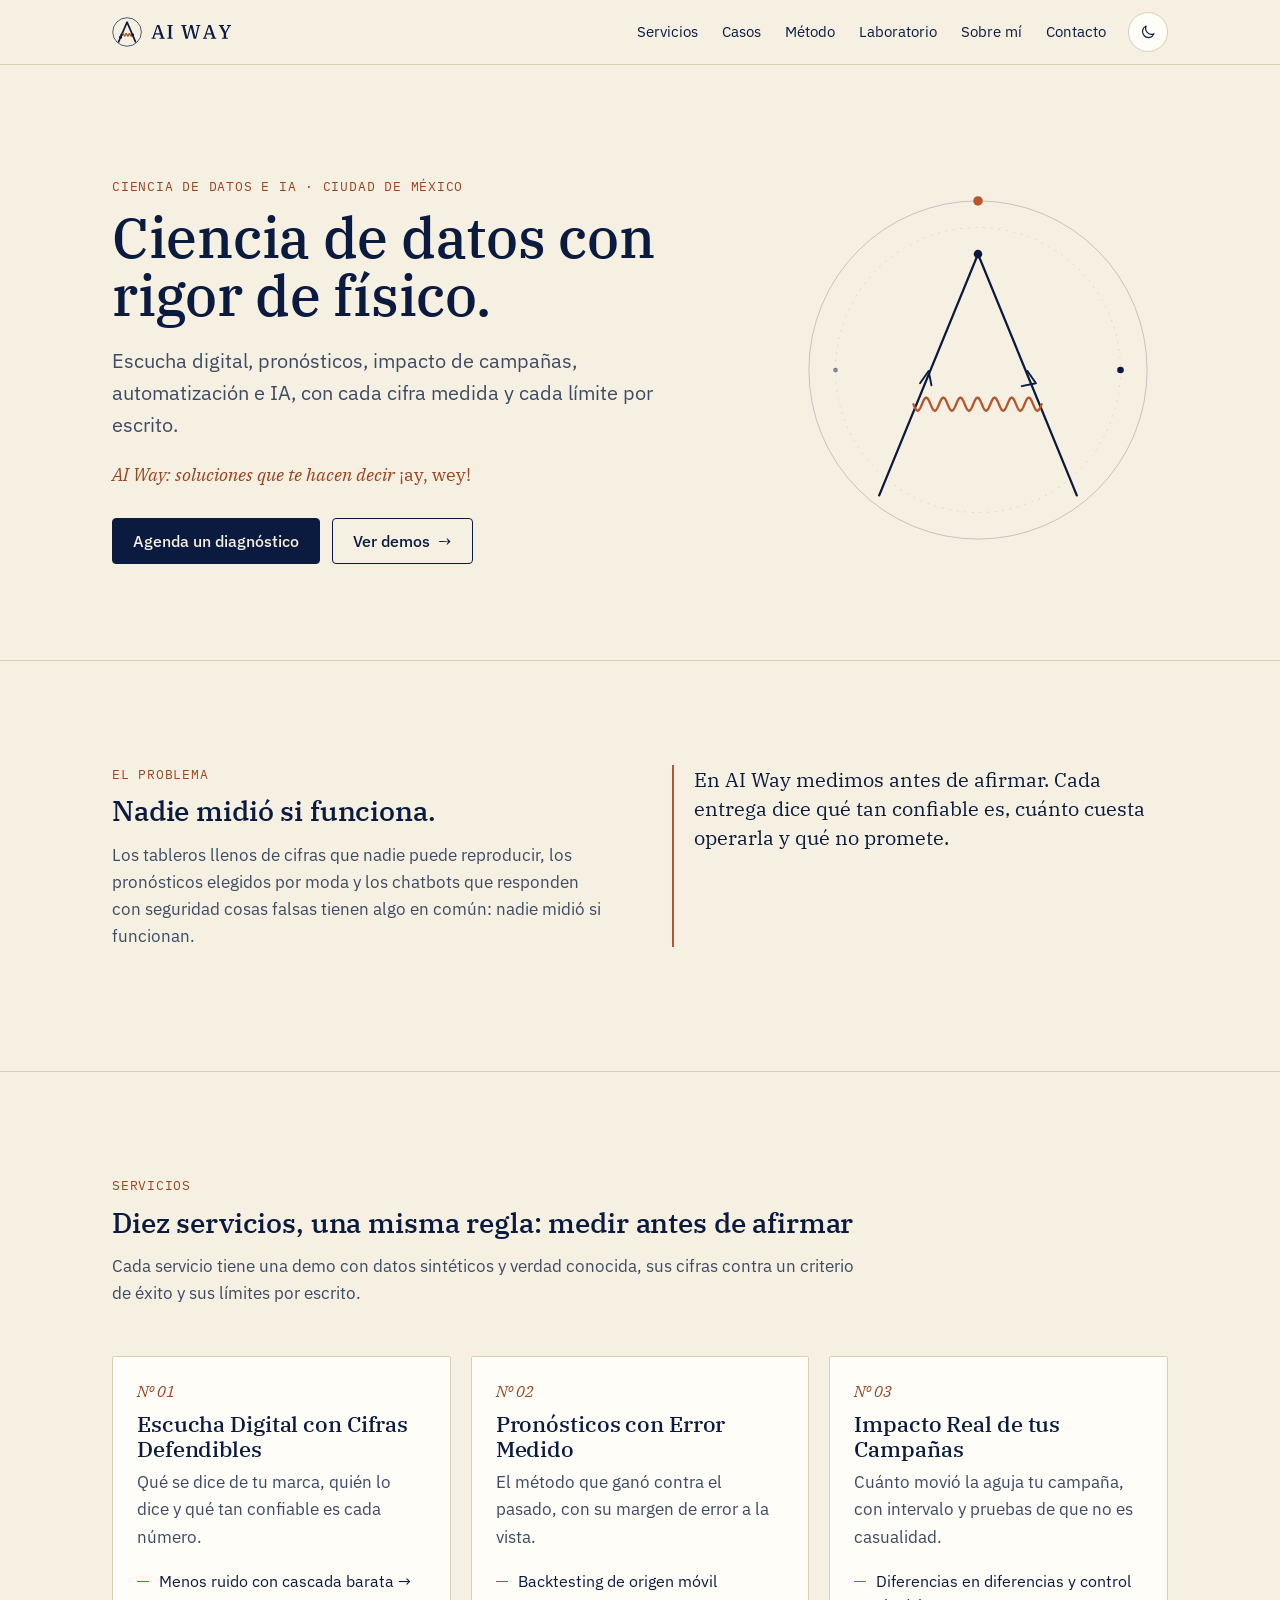
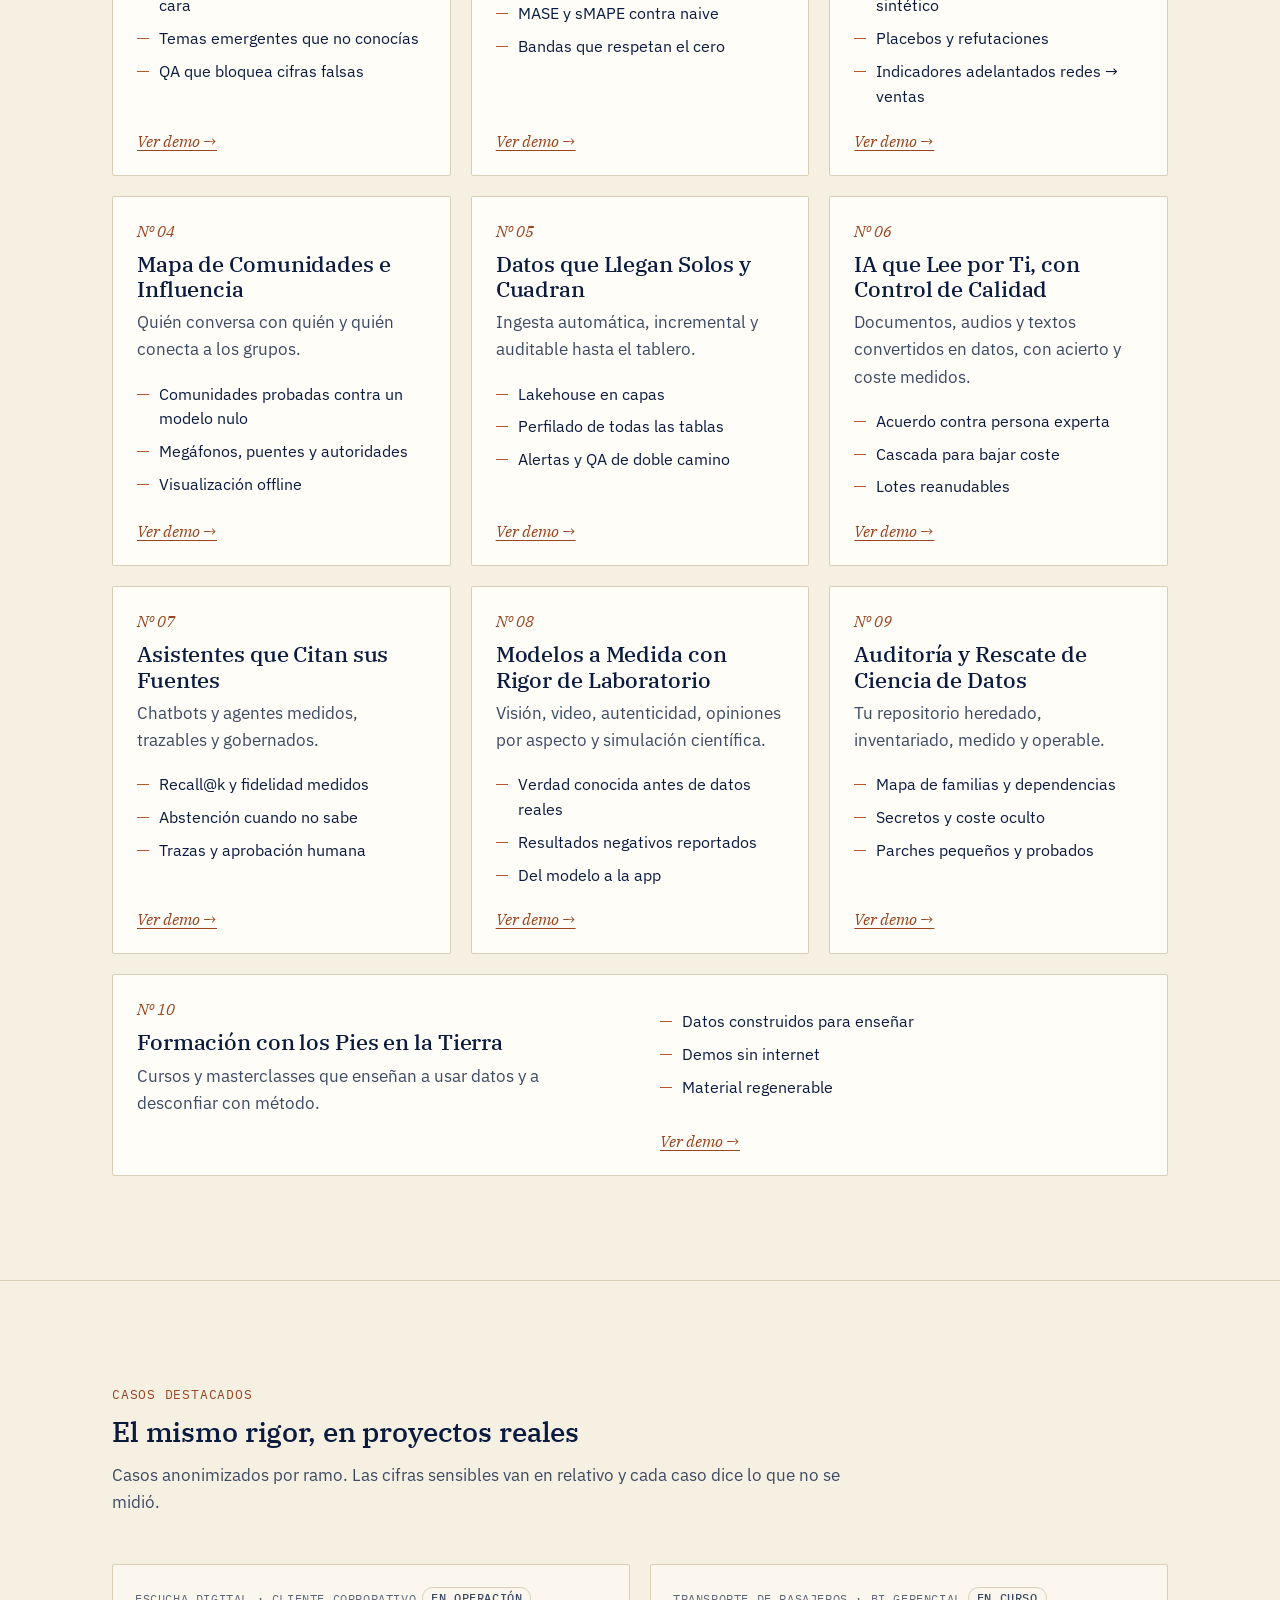
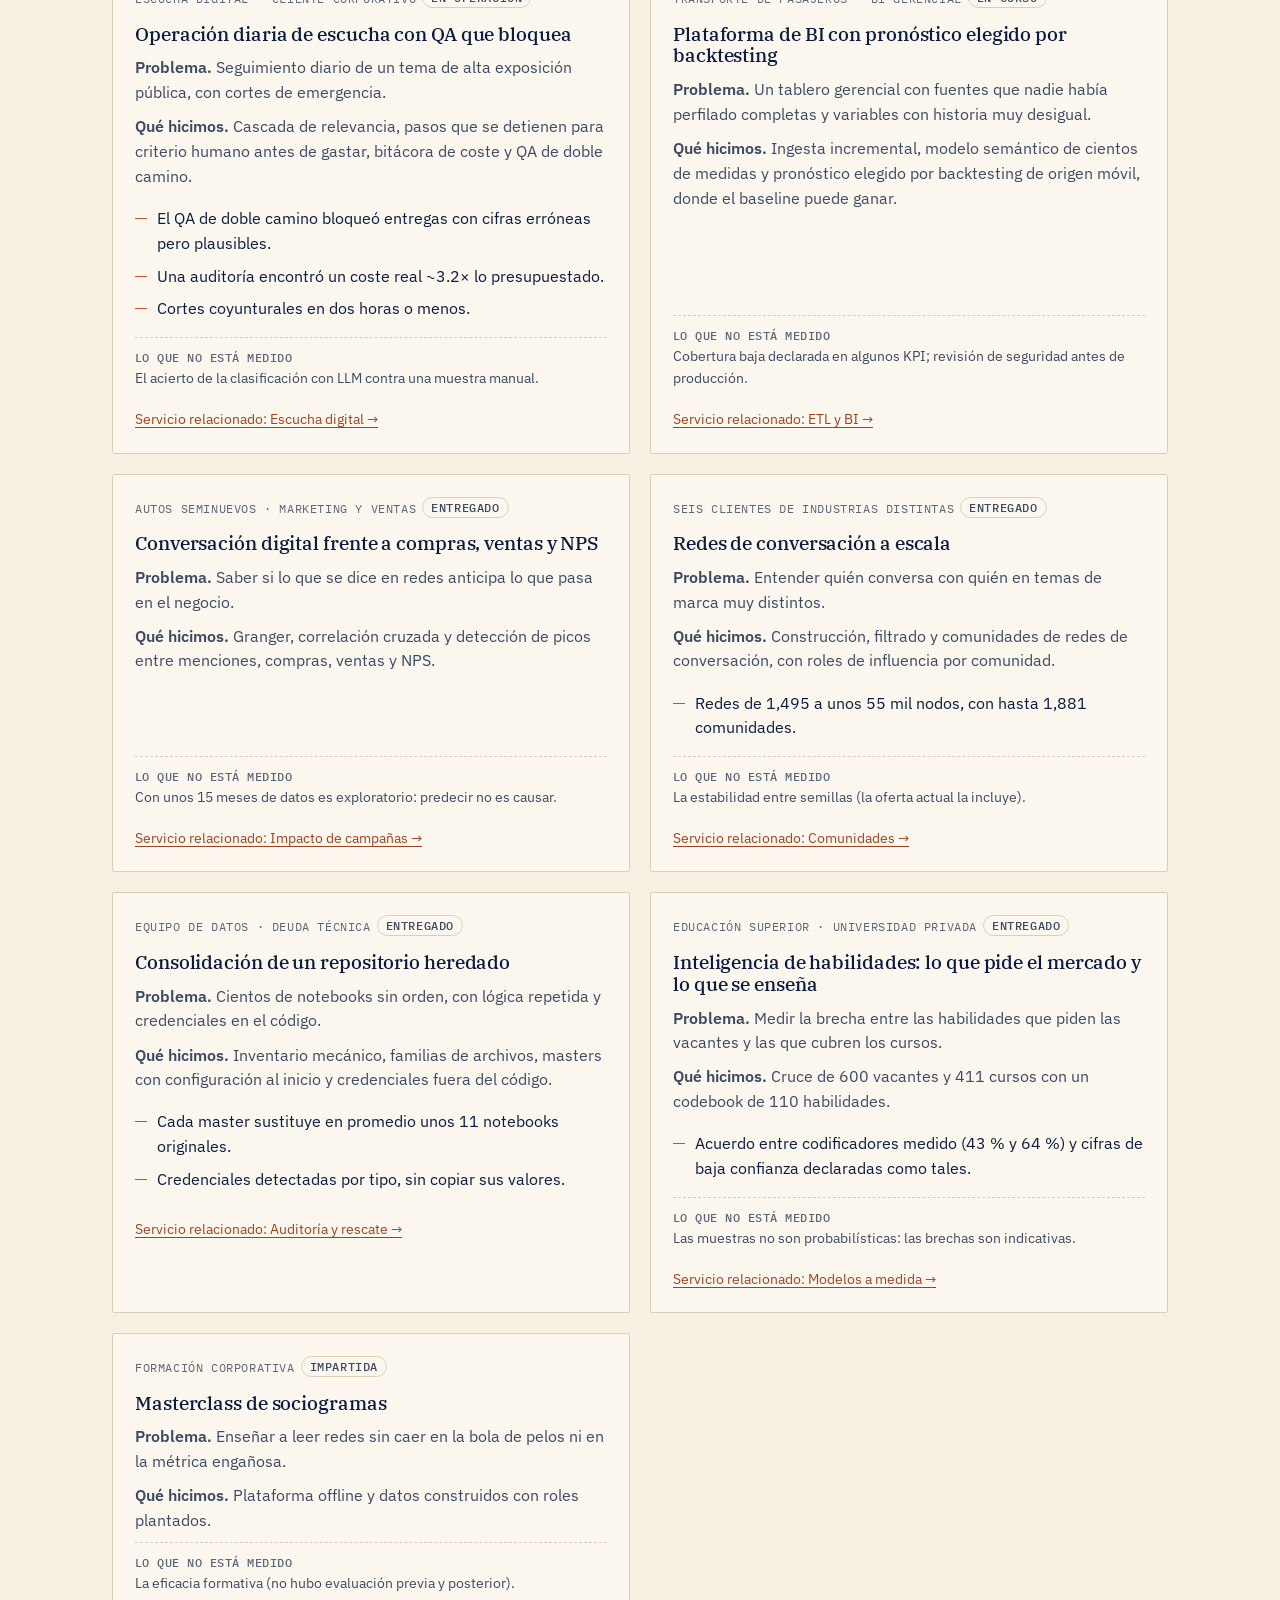
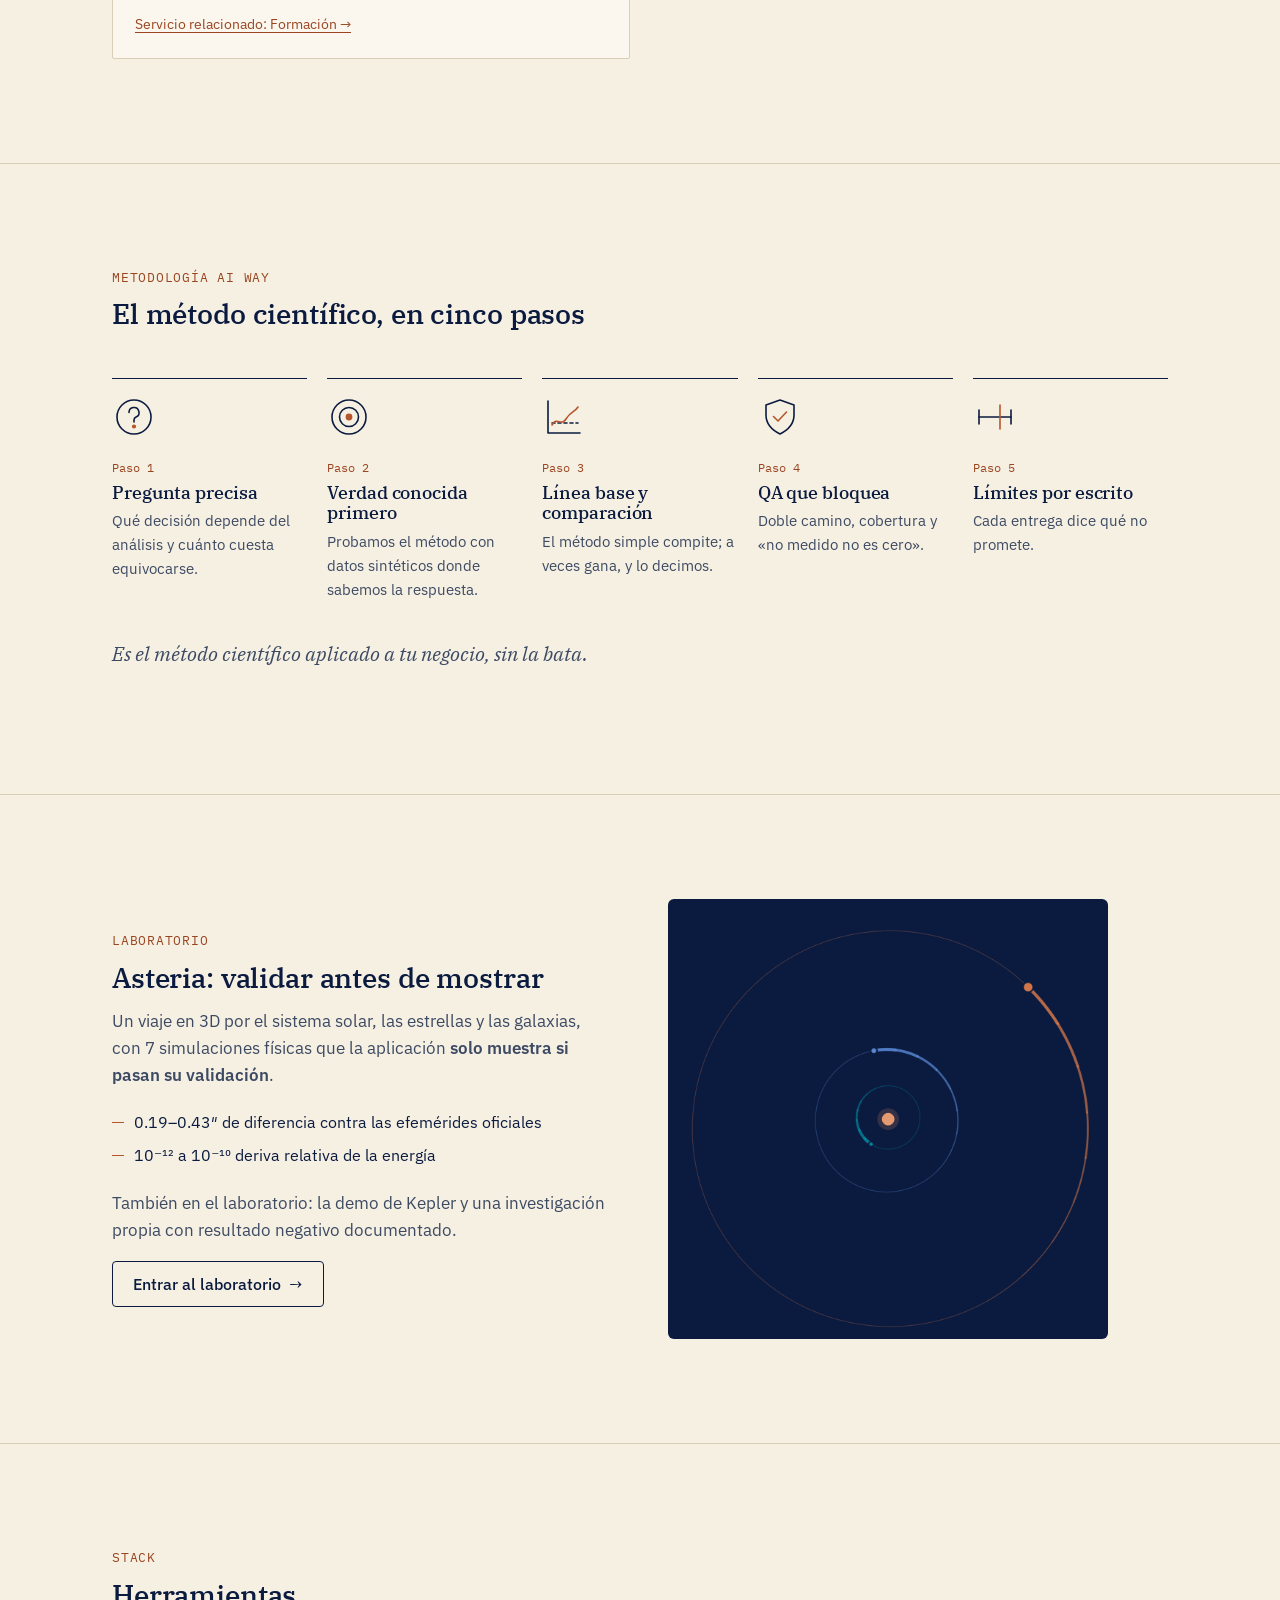
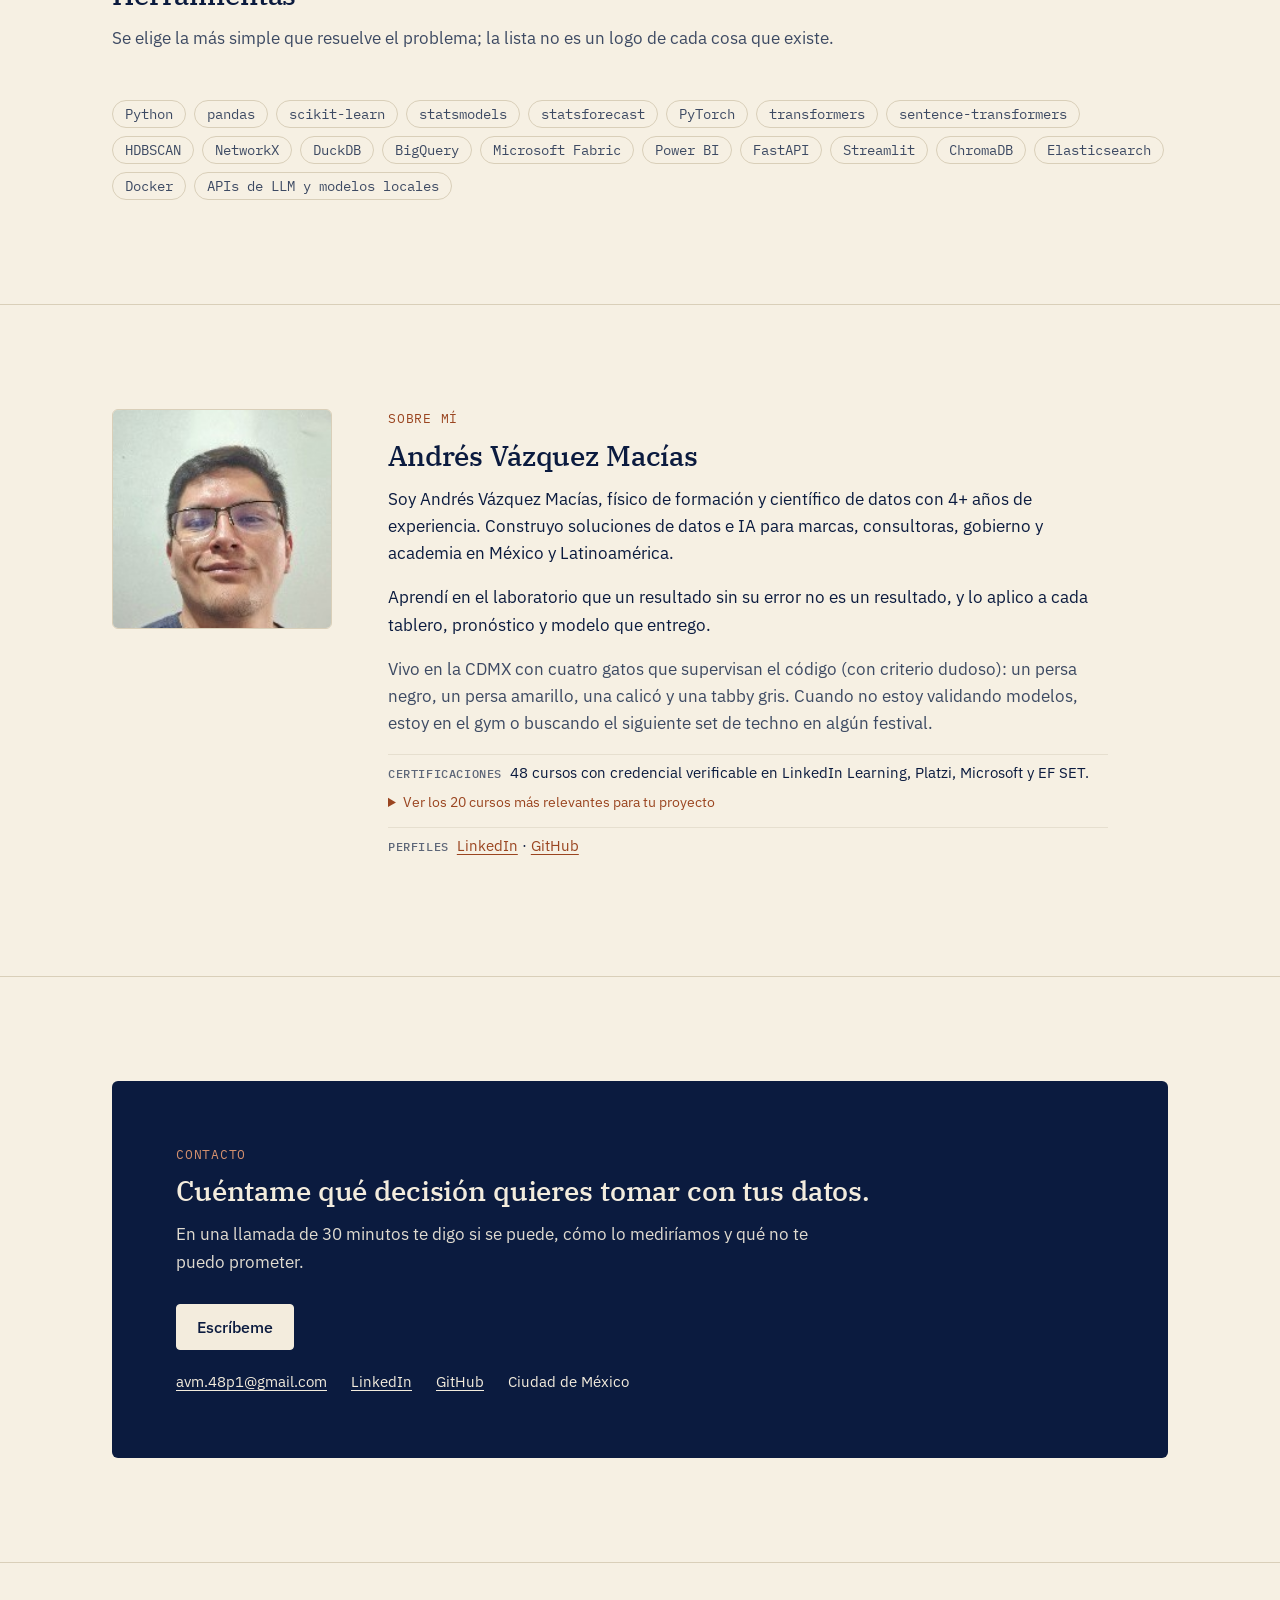
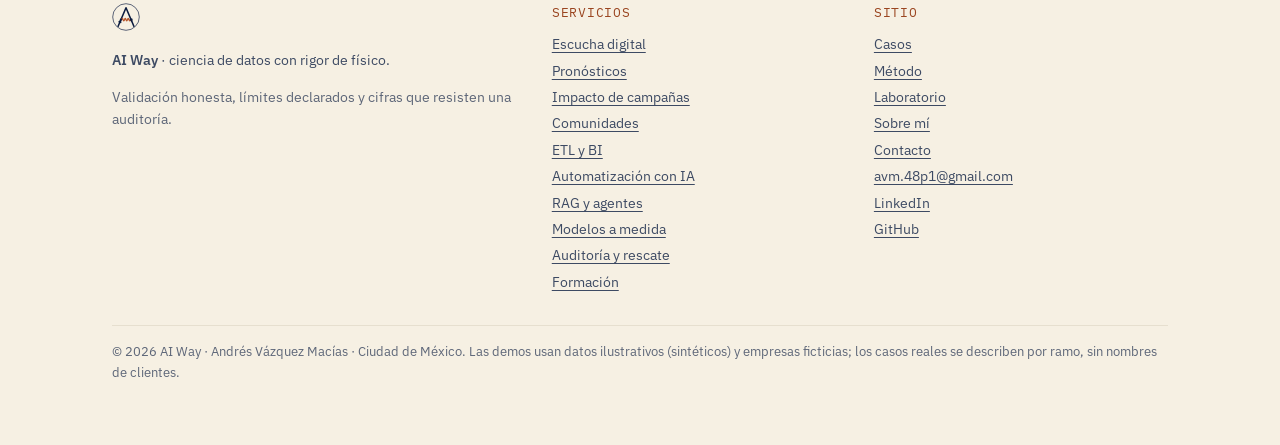
==== commit 6be3722a: "Publicar sitio del portafolio AI Way Co-Authored-By: Claude Opus 5.5 <noreply@anthropic.com>" ====
--- a/index.html
+++ b/index.html
@@ -103,7 +103,7 @@
 </div></section>
 <section class="sec" id="sobre-mi" aria-labelledby="t-sobre"><div class="wrap"><div class="sobre">
   <figure><img src="assets/img/foto.jpg" alt="Retrato de Andrés Vázquez Macías" width="220" height="220"></figure>
-  <div class="prosa"><p class="kicker">Sobre mí</p><h2 id="t-sobre">Andrés Vázquez Macías</h2><p>Soy Andrés Vázquez Macías, físico de formación y científico de datos con 4+ años de experiencia. Construyo soluciones de datos e IA para marcas, consultoras, gobierno y academia en México y Latinoamérica.</p><p>Aprendí en el laboratorio que un resultado sin su error no es un resultado, y lo aplico a cada tablero, pronóstico y modelo que entrego.</p><p class="t2">Vivo en la CDMX con cuatro gatos que supervisan el código (con criterio dudoso): un persa negro, un persa amarillo, una calicó y una tabby gris. Cuando no estoy validando modelos, estoy en el gym o buscando el siguiente set de techno en algún festival.</p><ul class="cred"><li><b>Perfiles</b><a href="https://www.linkedin.com/in/andrés-vázquez-macías-727278242" rel="me noopener">LinkedIn</a> · <a href="https://github.com/AndresVAMA" rel="me noopener">GitHub</a></li></ul></div>
+  <div class="prosa"><p class="kicker">Sobre mí</p><h2 id="t-sobre">Andrés Vázquez Macías</h2><p>Soy Andrés Vázquez Macías, físico de formación y científico de datos con 4+ años de experiencia. Construyo soluciones de datos e IA para marcas, consultoras, gobierno y academia en México y Latinoamérica.</p><p>Aprendí en el laboratorio que un resultado sin su error no es un resultado, y lo aplico a cada tablero, pronóstico y modelo que entrego.</p><p class="t2">Vivo en la CDMX con cuatro gatos que supervisan el código (con criterio dudoso): un persa negro, un persa amarillo, una calicó y una tabby gris. Cuando no estoy validando modelos, estoy en el gym o buscando el siguiente set de techno en algún festival.</p><ul class="cred"><li><b>Certificaciones</b>48 cursos con credencial verificable en LinkedIn Learning, Platzi, Microsoft y EF SET.<details class="cred-det"><summary>Ver los 20 cursos más relevantes para tu proyecto</summary><div class="cred-grupos"><div><p class="cred-area">IA generativa, RAG y agentes</p><ul><li>Advanced RAG Applications with Vector Databases <span>· LinkedIn Learning · 2025</span></li><li>Knowledge Graph Data Engineering for Generative AI Use Cases <span>· LinkedIn Learning · 2025</span></li><li>Claude Code 101: From Prompt to Product <span>· LinkedIn Learning · 2026</span></li><li>Fundamentos profesionales de IA generativa <span>· Microsoft y LinkedIn · 2025</span></li><li>Prompt Engineering: aprende a hablar con una IA generativa <span>· LinkedIn Learning · 2025</span></li><li>Ética en la era de la inteligencia artificial generativa <span>· LinkedIn Learning · 2025</span></li></ul></div><div><p class="cred-area">Ingeniería de datos y plataformas</p><ul><li>Hands-On Introduction: Data Engineering <span>· LinkedIn Learning · 2025</span></li><li>Descubre Microsoft Fabric: unifica, prepara, modela y analiza datos <span>· LinkedIn Learning · 2026</span></li><li>DevOps Foundations: Site Reliability Engineering <span>· LinkedIn Learning · 2025</span></li><li>Fundamentos de ciberseguridad <span>· LinkedIn Learning · 2026</span></li></ul></div><div><p class="cred-area">Ciencia de datos y matemáticas</p><ul><li>Hands-On Data Science using SQL, Tableau, Python, and Spark <span>· LinkedIn Learning · 2025</span></li><li>Estadística inferencial para Data Science e IA <span>· Platzi · 2024</span></li><li>Matemáticas para Data Science: probabilidad <span>· Platzi · 2024</span></li><li>Fundamentos de álgebra lineal con Python <span>· Platzi · 2024</span></li><li>Manipulación y transformación de datos con Pandas y NumPy <span>· Platzi · 2024</span></li><li>Análisis exploratorio de datos <span>· Platzi · 2024</span></li></ul></div><div><p class="cred-area">Visualización e idiomas</p><ul><li>Tableau Certified Data Analyst: curso de preparación <span>· LinkedIn Learning · 2025</span></li><li>Tableau: visualización de datos y storytelling para negocios <span>· Platzi · 2024</span></li><li>Visualización de datos con Matplotlib y Seaborn <span>· Platzi · 2024</span></li><li>Inglés B2 (Upper Intermediate) <span>· EF SET · 2025</span></li></ul></div></div><p class="cred-todas"><a href="https://www.linkedin.com/in/andr%C3%A9s-v%C3%A1zquez-mac%C3%ADas-727278242/details/certifications/" rel="me noopener">Todas las credenciales en LinkedIn →</a></p></details></li><li><b>Perfiles</b><a href="https://www.linkedin.com/in/andrés-vázquez-macías-727278242" rel="me noopener">LinkedIn</a> · <a href="https://github.com/AndresVAMA" rel="me noopener">GitHub</a></li></ul></div>
 </div></div></section>
 <section class="sec" id="contacto" aria-labelledby="t-contacto"><div class="wrap"><div class="contacto"><p class="kicker">Contacto</p><h2 id="t-contacto">Cuéntame qué decisión quieres tomar con tus datos.</h2><p>En una llamada de 30 minutos te digo si se puede, cómo lo mediríamos y qué no te puedo prometer.</p><div class="btns"><a class="btn btn-1" href="mailto:avm.48p1@gmail.com?subject=Diagn%C3%B3stico%20de%20datos">Escríbeme</a></div><ul class="datos"><li><a href="mailto:avm.48p1@gmail.com">avm.48p1@gmail.com</a></li><li><a href="https://www.linkedin.com/in/andrés-vázquez-macías-727278242" rel="me noopener">LinkedIn</a></li><li><a href="https://github.com/AndresVAMA" rel="me noopener">GitHub</a></li><li>Ciudad de México</li></ul></div></div></section>
 </main>
--- a/assets/css/site.css
+++ b/assets/css/site.css
@@ -160,7 +160,15 @@
 .cred { list-style: none; padding: 0; margin: 16px 0 0; font-size: .9375rem; }
 .cred li { padding: 6px 0; border-top: 1px solid var(--aw-reticula); }
 .cred b { font-family: var(--aw-font-mono); font-weight: 500; font-size: .75rem; color: var(--aw-apagado); text-transform: uppercase; letter-spacing: .05em; margin-right: 8px; }
-@media (max-width: 640px) { .sobre { grid-template-columns: 1fr; } .sobre figure img { max-width: 160px; } }
+.cred-det { margin-top: 6px; }
+.cred-det summary { cursor: pointer; color: var(--aw-acento-texto); font-size: .875rem; width: fit-content; }
+.cred-grupos { display: grid; grid-template-columns: repeat(2, minmax(0, 1fr)); gap: 16px 28px; margin-top: 14px; }
+.cred-area { font-family: var(--aw-font-mono); font-size: .75rem; color: var(--aw-apagado); text-transform: uppercase; letter-spacing: .05em; margin: 0 0 6px; }
+.cred-grupos ul { list-style: none; padding: 0; margin: 0; }
+.cred .cred-grupos li { border: 0; padding: 3px 0; font-size: .875rem; line-height: 1.4; color: var(--aw-tinta); }
+.cred-grupos li span { color: var(--aw-apagado); font-size: .8125rem; }
+.cred-todas { margin: 14px 0 4px; font-size: .875rem; }
+@media (max-width: 640px) { .sobre { grid-template-columns: 1fr; } .sobre figure img { max-width: 160px; } .cred-grupos { grid-template-columns: 1fr; } }
 
 /* ---------- Contacto ---------- */
 .contacto { background: var(--aw-invertido-fondo); color: var(--aw-invertido-tinta); border-radius: var(--aw-radius-tarjeta); padding: clamp(28px, 6vw, 64px); }
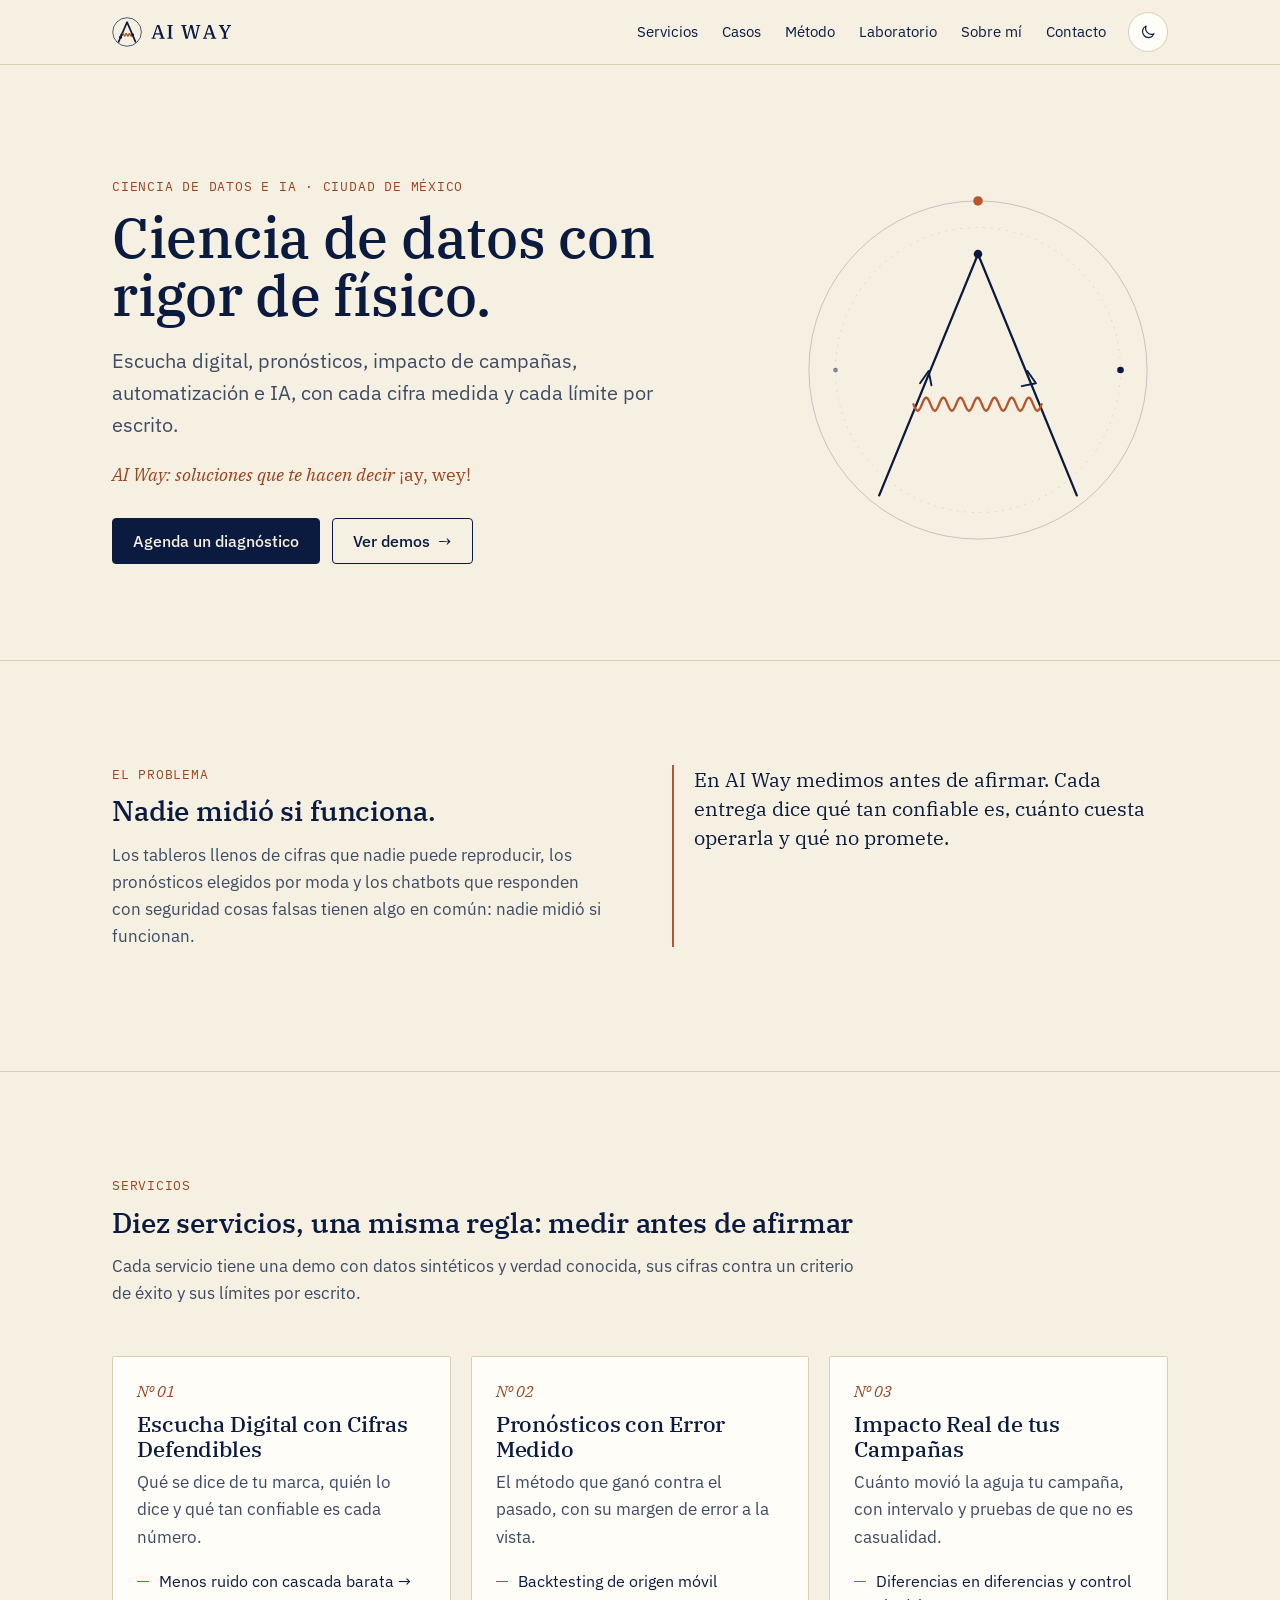
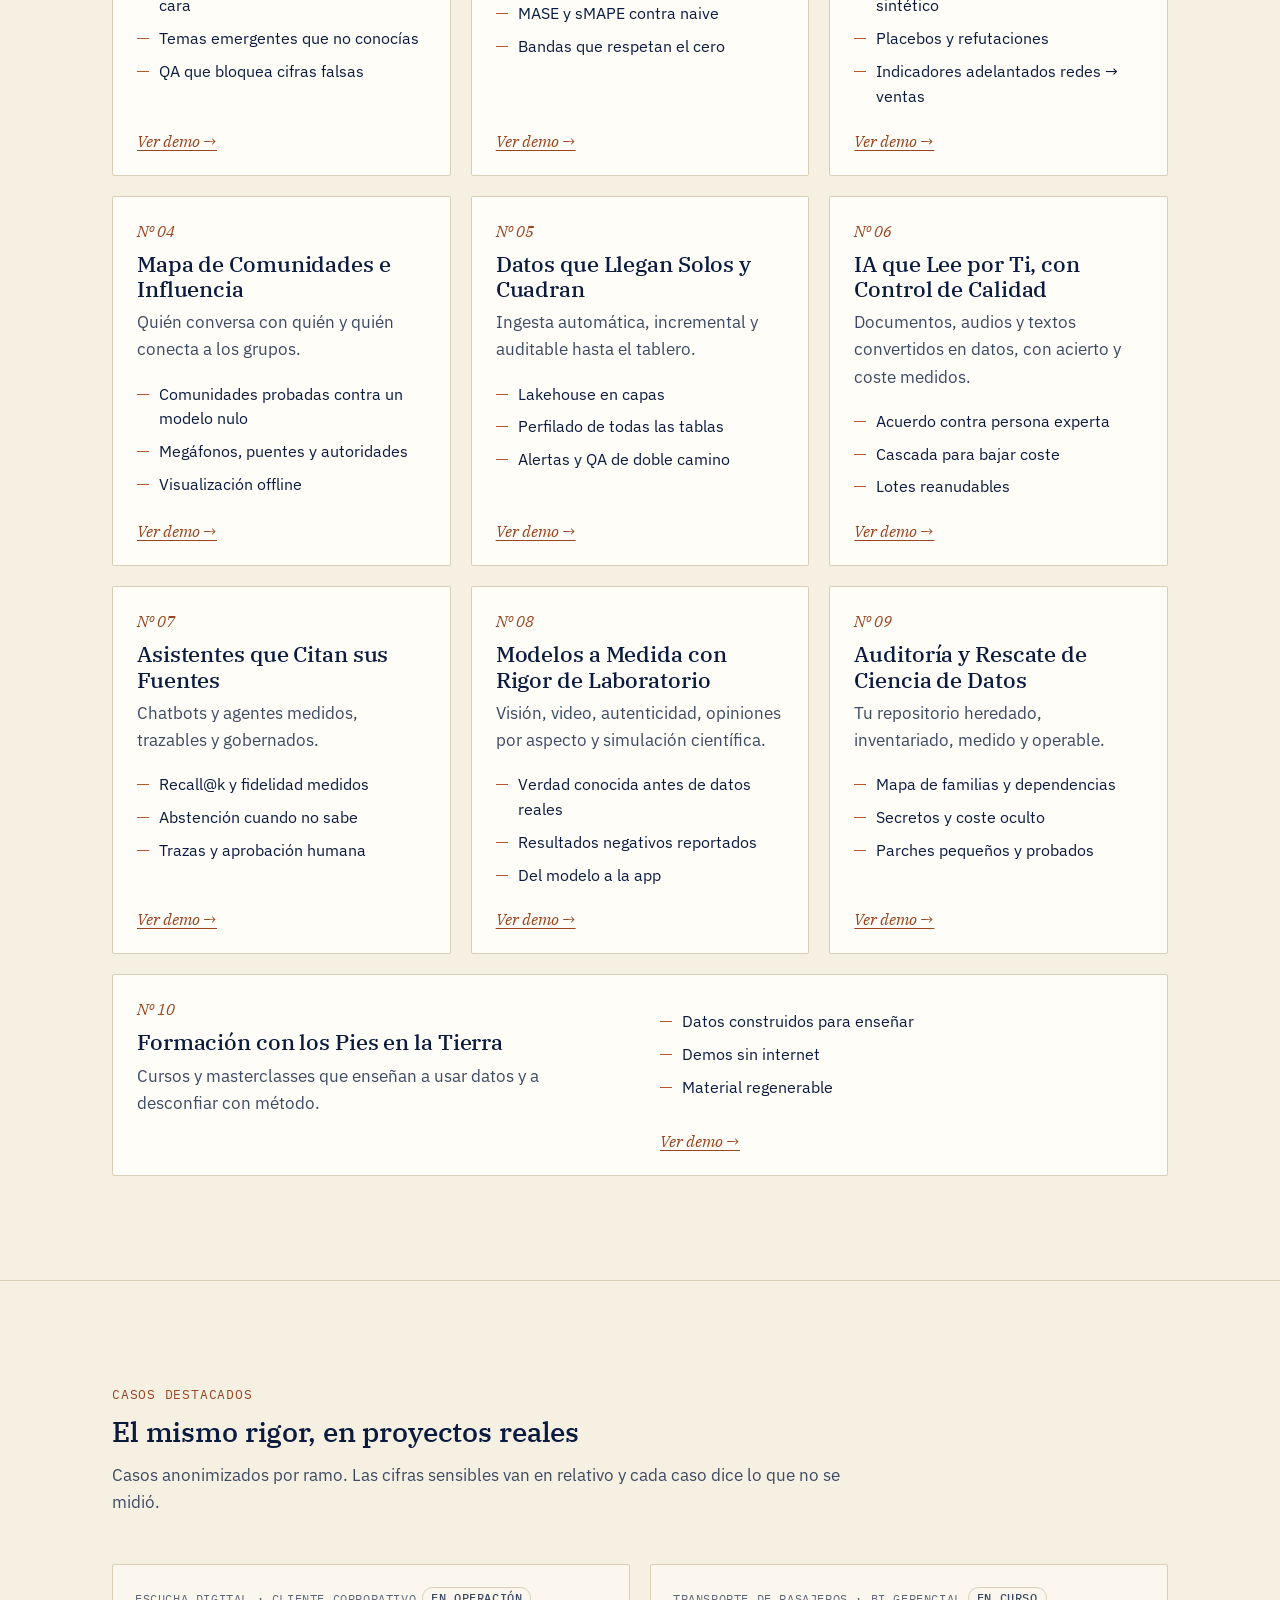
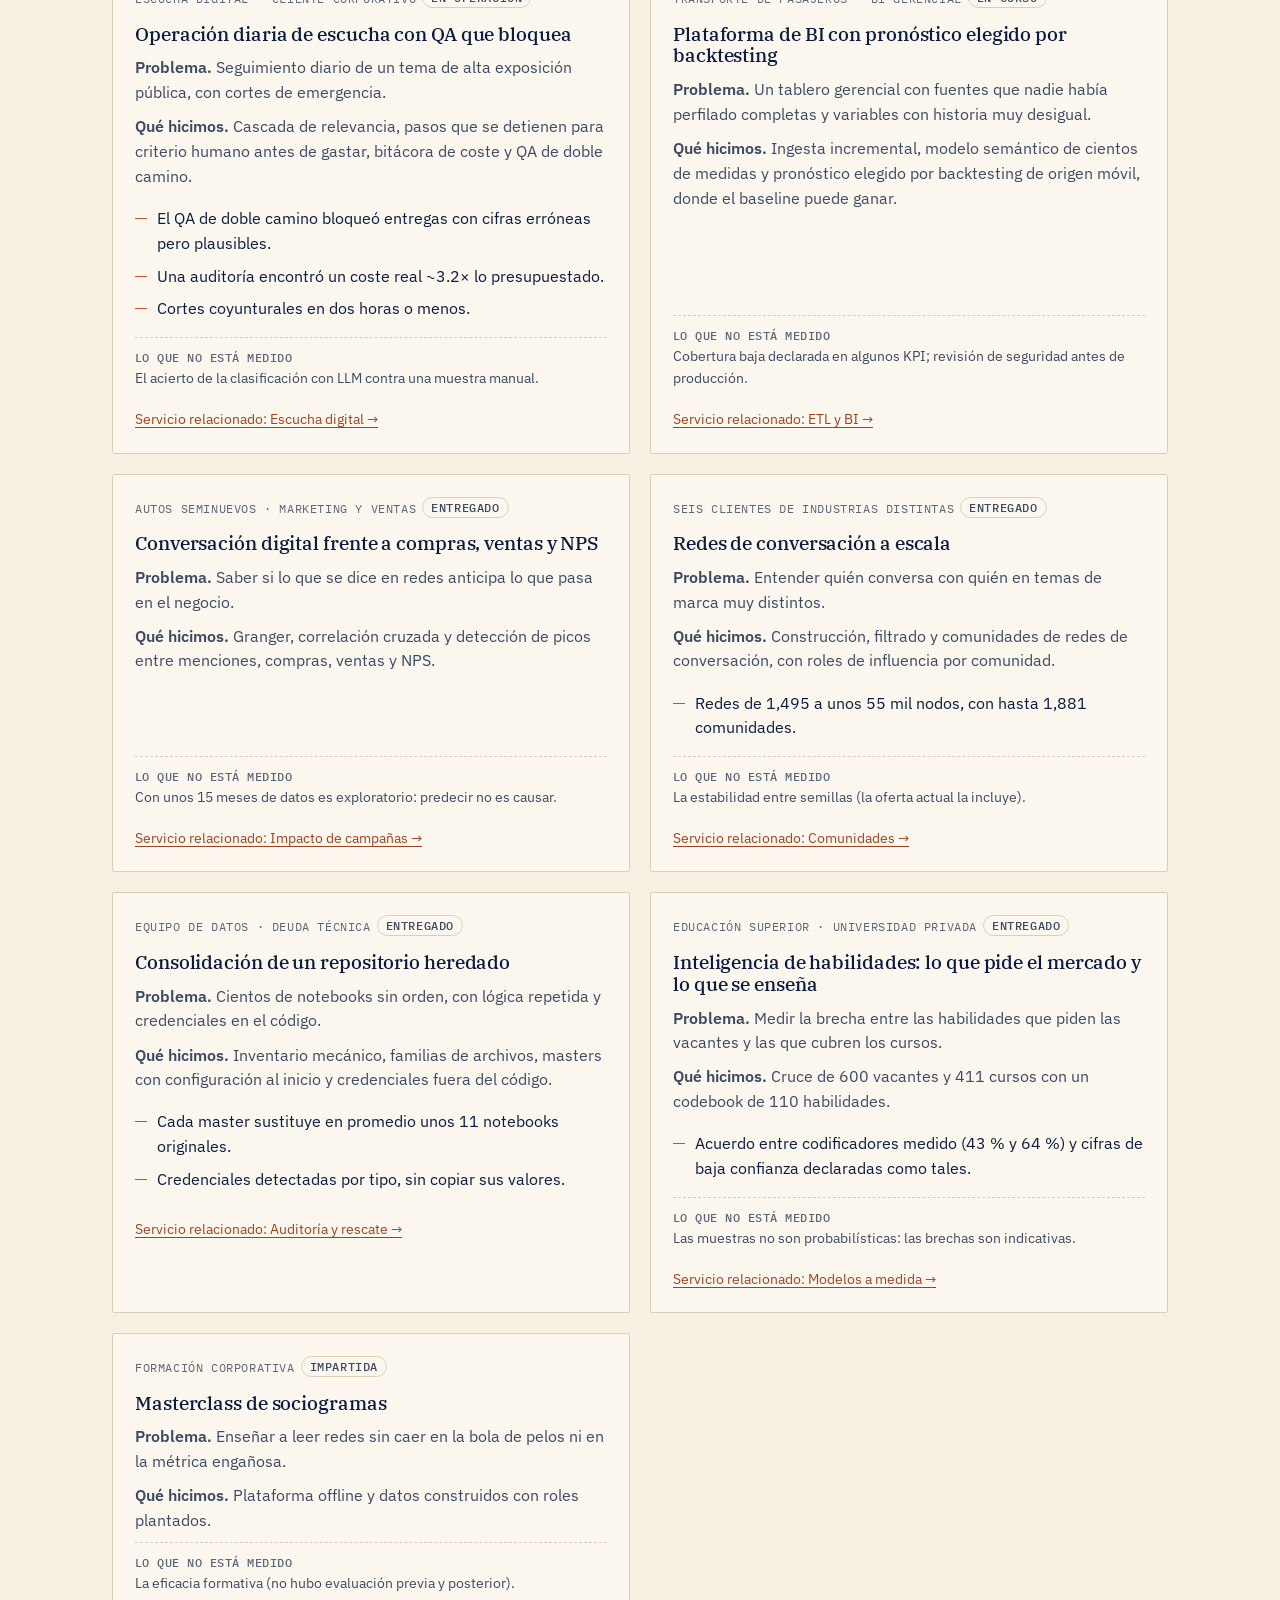
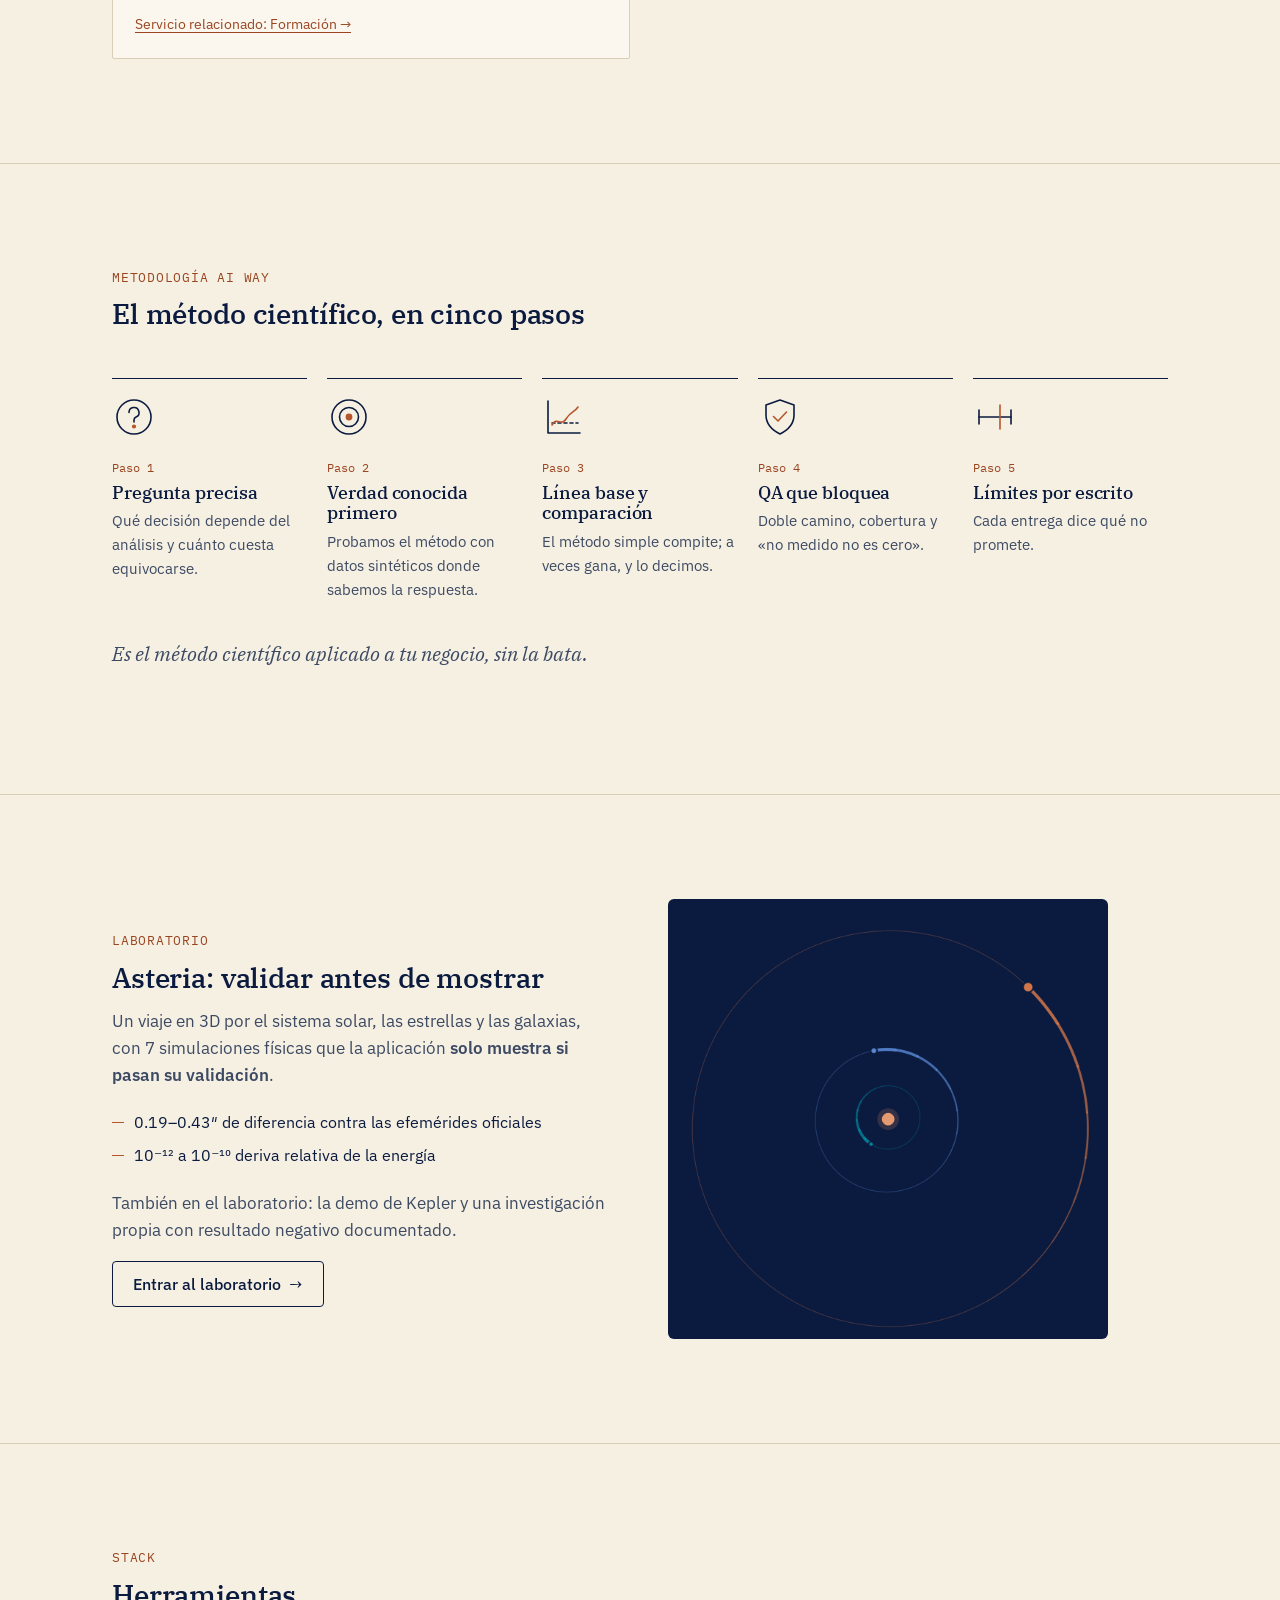
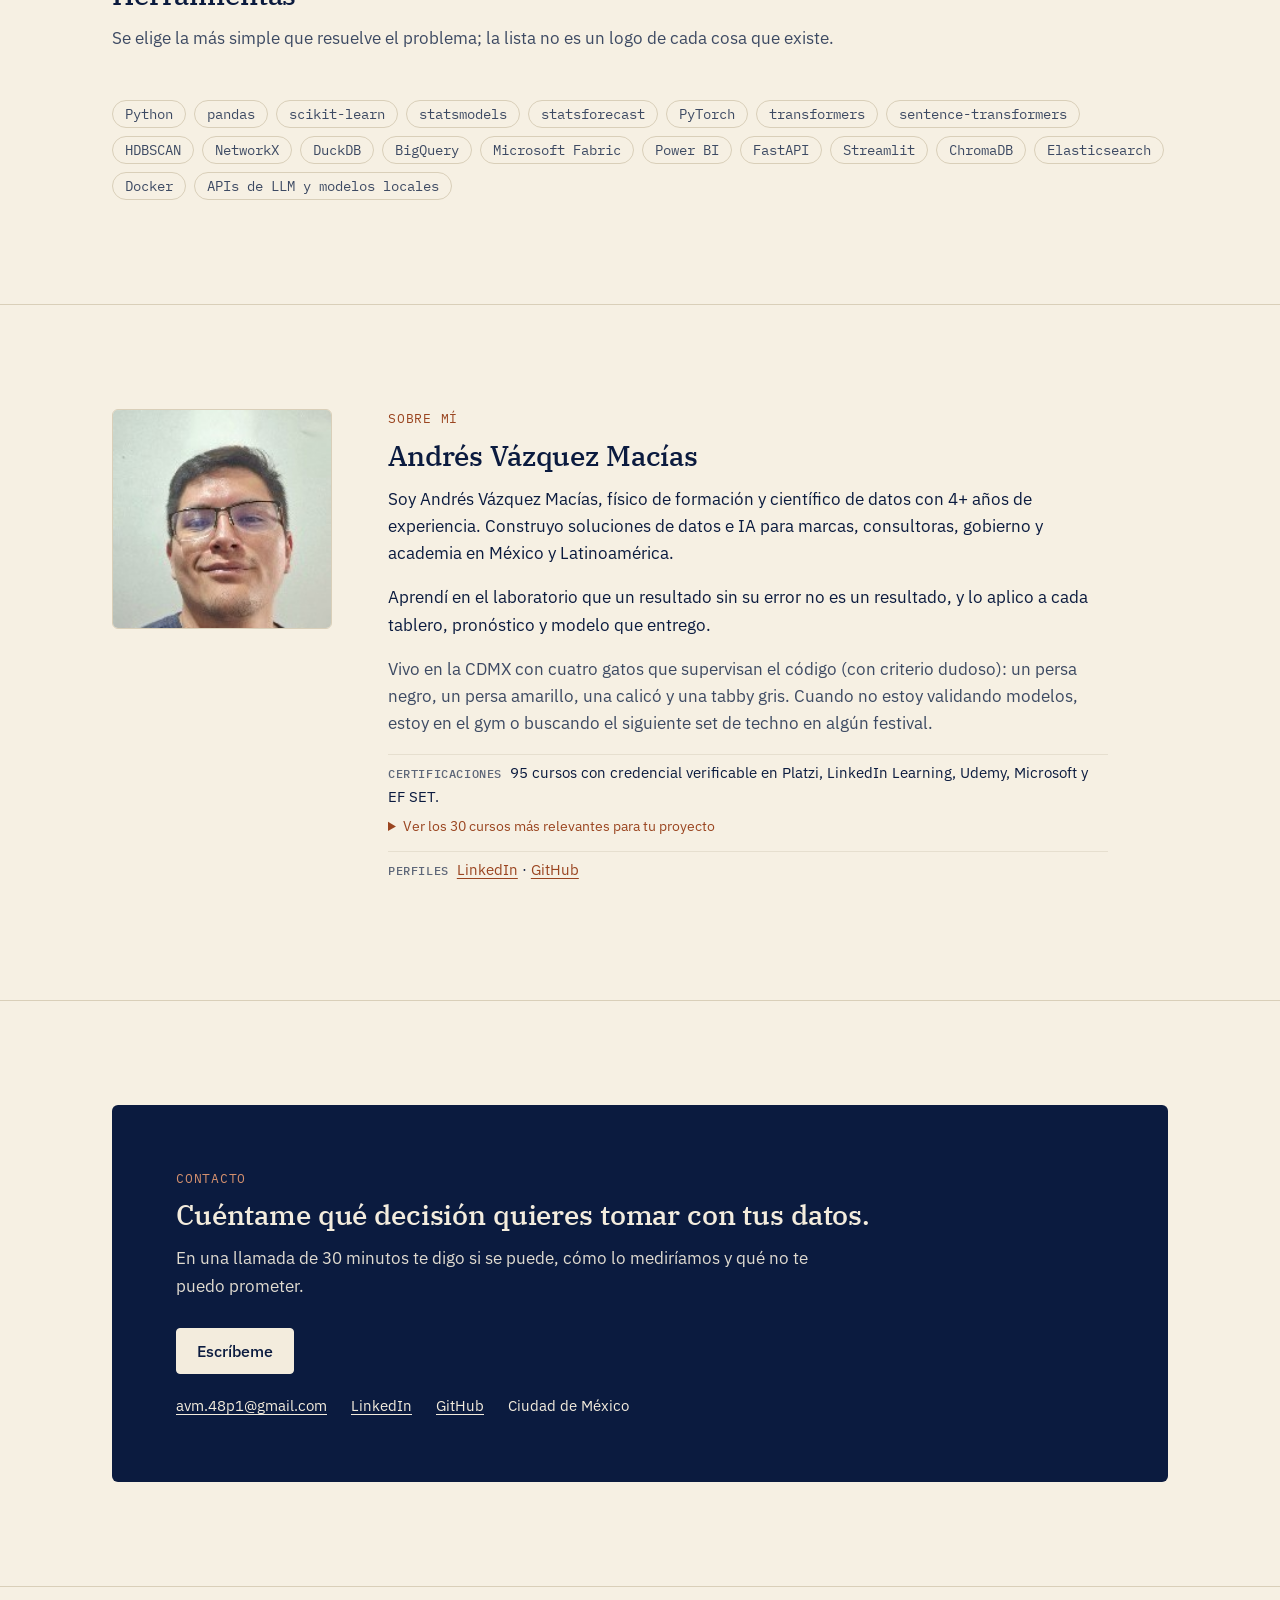
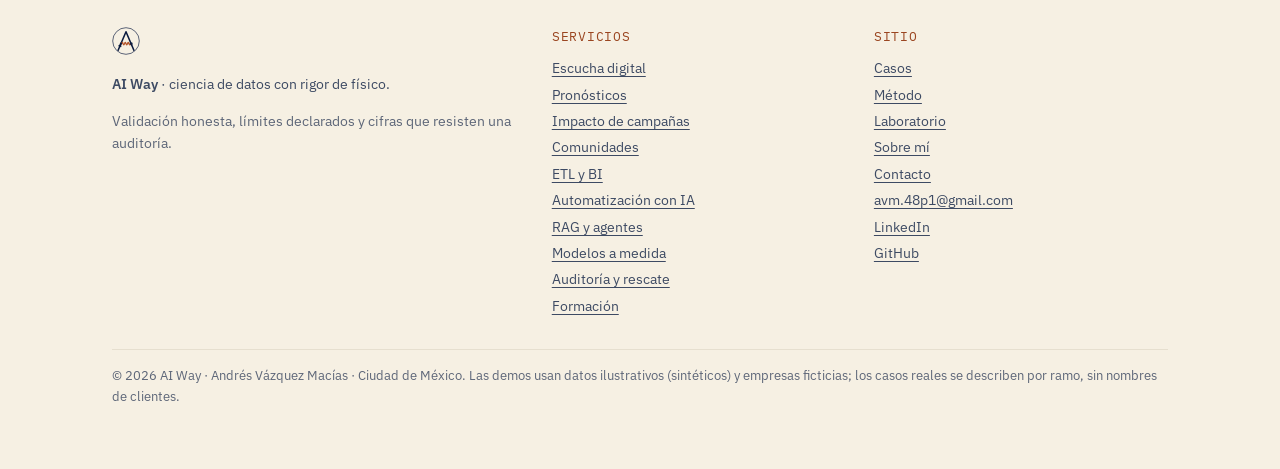
==== commit ebb98add: "Publicar sitio del portafolio AI Way Co-Authored-By: Claude Opus 5.5 <noreply@anthropic.com>" ====
--- a/index.html
+++ b/index.html
@@ -103,7 +103,7 @@
 </div></section>
 <section class="sec" id="sobre-mi" aria-labelledby="t-sobre"><div class="wrap"><div class="sobre">
   <figure><img src="assets/img/foto.jpg" alt="Retrato de Andrés Vázquez Macías" width="220" height="220"></figure>
-  <div class="prosa"><p class="kicker">Sobre mí</p><h2 id="t-sobre">Andrés Vázquez Macías</h2><p>Soy Andrés Vázquez Macías, físico de formación y científico de datos con 4+ años de experiencia. Construyo soluciones de datos e IA para marcas, consultoras, gobierno y academia en México y Latinoamérica.</p><p>Aprendí en el laboratorio que un resultado sin su error no es un resultado, y lo aplico a cada tablero, pronóstico y modelo que entrego.</p><p class="t2">Vivo en la CDMX con cuatro gatos que supervisan el código (con criterio dudoso): un persa negro, un persa amarillo, una calicó y una tabby gris. Cuando no estoy validando modelos, estoy en el gym o buscando el siguiente set de techno en algún festival.</p><ul class="cred"><li><b>Certificaciones</b>48 cursos con credencial verificable en LinkedIn Learning, Platzi, Microsoft y EF SET.<details class="cred-det"><summary>Ver los 20 cursos más relevantes para tu proyecto</summary><div class="cred-grupos"><div><p class="cred-area">IA generativa, RAG y agentes</p><ul><li>Advanced RAG Applications with Vector Databases <span>· LinkedIn Learning · 2025</span></li><li>Knowledge Graph Data Engineering for Generative AI Use Cases <span>· LinkedIn Learning · 2025</span></li><li>Claude Code 101: From Prompt to Product <span>· LinkedIn Learning · 2026</span></li><li>Fundamentos profesionales de IA generativa <span>· Microsoft y LinkedIn · 2025</span></li><li>Prompt Engineering: aprende a hablar con una IA generativa <span>· LinkedIn Learning · 2025</span></li><li>Ética en la era de la inteligencia artificial generativa <span>· LinkedIn Learning · 2025</span></li></ul></div><div><p class="cred-area">Ingeniería de datos y plataformas</p><ul><li>Hands-On Introduction: Data Engineering <span>· LinkedIn Learning · 2025</span></li><li>Descubre Microsoft Fabric: unifica, prepara, modela y analiza datos <span>· LinkedIn Learning · 2026</span></li><li>DevOps Foundations: Site Reliability Engineering <span>· LinkedIn Learning · 2025</span></li><li>Fundamentos de ciberseguridad <span>· LinkedIn Learning · 2026</span></li></ul></div><div><p class="cred-area">Ciencia de datos y matemáticas</p><ul><li>Hands-On Data Science using SQL, Tableau, Python, and Spark <span>· LinkedIn Learning · 2025</span></li><li>Estadística inferencial para Data Science e IA <span>· Platzi · 2024</span></li><li>Matemáticas para Data Science: probabilidad <span>· Platzi · 2024</span></li><li>Fundamentos de álgebra lineal con Python <span>· Platzi · 2024</span></li><li>Manipulación y transformación de datos con Pandas y NumPy <span>· Platzi · 2024</span></li><li>Análisis exploratorio de datos <span>· Platzi · 2024</span></li></ul></div><div><p class="cred-area">Visualización e idiomas</p><ul><li>Tableau Certified Data Analyst: curso de preparación <span>· LinkedIn Learning · 2025</span></li><li>Tableau: visualización de datos y storytelling para negocios <span>· Platzi · 2024</span></li><li>Visualización de datos con Matplotlib y Seaborn <span>· Platzi · 2024</span></li><li>Inglés B2 (Upper Intermediate) <span>· EF SET · 2025</span></li></ul></div></div><p class="cred-todas"><a href="https://www.linkedin.com/in/andr%C3%A9s-v%C3%A1zquez-mac%C3%ADas-727278242/details/certifications/" rel="me noopener">Todas las credenciales en LinkedIn →</a></p></details></li><li><b>Perfiles</b><a href="https://www.linkedin.com/in/andrés-vázquez-macías-727278242" rel="me noopener">LinkedIn</a> · <a href="https://github.com/AndresVAMA" rel="me noopener">GitHub</a></li></ul></div>
+  <div class="prosa"><p class="kicker">Sobre mí</p><h2 id="t-sobre">Andrés Vázquez Macías</h2><p>Soy Andrés Vázquez Macías, físico de formación y científico de datos con 4+ años de experiencia. Construyo soluciones de datos e IA para marcas, consultoras, gobierno y academia en México y Latinoamérica.</p><p>Aprendí en el laboratorio que un resultado sin su error no es un resultado, y lo aplico a cada tablero, pronóstico y modelo que entrego.</p><p class="t2">Vivo en la CDMX con cuatro gatos que supervisan el código (con criterio dudoso): un persa negro, un persa amarillo, una calicó y una tabby gris. Cuando no estoy validando modelos, estoy en el gym o buscando el siguiente set de techno en algún festival.</p><ul class="cred"><li><b>Certificaciones</b>95 cursos con credencial verificable en Platzi, LinkedIn Learning, Udemy, Microsoft y EF SET.<details class="cred-det"><summary>Ver los 30 cursos más relevantes para tu proyecto</summary><div class="cred-grupos"><div><p class="cred-area">Machine learning, deep learning y NLP</p><ul><li>Python for Machine Learning &amp; Data Science Masterclass <span>· Udemy · 2022</span></li><li>Redes neuronales convolucionales con Python y Keras <span>· Platzi · 2024</span></li><li>Fundamentos de redes neuronales con Python y Keras <span>· Platzi · 2024</span></li><li>Algoritmos de clasificación de texto <span>· Platzi · 2024</span></li><li>Fundamentos de procesamiento de lenguaje natural con Python y NLTK <span>· Platzi · 2024</span></li></ul></div><div><p class="cred-area">IA generativa, RAG y agentes</p><ul><li>Advanced RAG Applications with Vector Databases <span>· LinkedIn Learning · 2025</span></li><li>Knowledge Graph Data Engineering for Generative AI Use Cases <span>· LinkedIn Learning · 2025</span></li><li>Claude Code 101: From Prompt to Product <span>· LinkedIn Learning · 2026</span></li><li>Fundamentos profesionales de IA generativa <span>· Microsoft y LinkedIn · 2025</span></li><li>Prompt Engineering: aprende a hablar con una IA generativa <span>· LinkedIn Learning · 2025</span></li><li>Ética en la era de la inteligencia artificial generativa <span>· LinkedIn Learning · 2025</span></li></ul></div><div><p class="cred-area">Ingeniería de datos y plataformas</p><ul><li>Hands-On Introduction: Data Engineering <span>· LinkedIn Learning · 2025</span></li><li>Descubre Microsoft Fabric: unifica, prepara, modela y analiza datos <span>· LinkedIn Learning · 2026</span></li><li>Web scraping en Python: de cero a experto <span>· Udemy · 2023</span></li><li>DevOps Foundations: Site Reliability Engineering <span>· LinkedIn Learning · 2025</span></li><li>Fundamentos de ciberseguridad <span>· LinkedIn Learning · 2026</span></li></ul></div><div><p class="cred-area">Estadística y matemáticas</p><ul><li>Estadística inferencial para Data Science e IA <span>· Platzi · 2024</span></li><li>Matemáticas para Data Science: probabilidad <span>· Platzi · 2024</span></li><li>Matemáticas para Data Science: estadística descriptiva <span>· Platzi · 2024</span></li><li>Fundamentos de álgebra lineal con Python <span>· Platzi · 2024</span></li></ul></div><div><p class="cred-area">Ciencia de datos y negocio</p><ul><li>Hands-On Data Science using SQL, Tableau, Python, and Spark <span>· LinkedIn Learning · 2025</span></li><li>Manipulación y transformación de datos con Pandas y NumPy <span>· Platzi · 2024</span></li><li>Análisis exploratorio de datos <span>· Platzi · 2024</span></li><li>Análisis de negocios para ciencia de datos <span>· Platzi · 2023</span></li><li>Ética y manejo de datos para Data Science e IA <span>· Platzi · 2023</span></li></ul></div><div><p class="cred-area">Visualización, BI e idiomas</p><ul><li>Tableau Certified Data Analyst: curso de preparación <span>· LinkedIn Learning · 2025</span></li><li>Tableau: visualización de datos y storytelling para negocios <span>· Platzi · 2024</span></li><li>Principios de visualización de datos para Business Intelligence <span>· Platzi · 2024</span></li><li>Visualización de datos con Matplotlib y Seaborn <span>· Platzi · 2024</span></li><li>Inglés B2 (Upper Intermediate) <span>· EF SET · 2025</span></li></ul></div></div><p class="cred-todas"><a href="https://www.linkedin.com/in/andr%C3%A9s-v%C3%A1zquez-mac%C3%ADas-727278242/details/certifications/" rel="me noopener">Todas las credenciales en LinkedIn →</a></p></details></li><li><b>Perfiles</b><a href="https://www.linkedin.com/in/andrés-vázquez-macías-727278242" rel="me noopener">LinkedIn</a> · <a href="https://github.com/AndresVAMA" rel="me noopener">GitHub</a></li></ul></div>
 </div></div></section>
 <section class="sec" id="contacto" aria-labelledby="t-contacto"><div class="wrap"><div class="contacto"><p class="kicker">Contacto</p><h2 id="t-contacto">Cuéntame qué decisión quieres tomar con tus datos.</h2><p>En una llamada de 30 minutos te digo si se puede, cómo lo mediríamos y qué no te puedo prometer.</p><div class="btns"><a class="btn btn-1" href="mailto:avm.48p1@gmail.com?subject=Diagn%C3%B3stico%20de%20datos">Escríbeme</a></div><ul class="datos"><li><a href="mailto:avm.48p1@gmail.com">avm.48p1@gmail.com</a></li><li><a href="https://www.linkedin.com/in/andrés-vázquez-macías-727278242" rel="me noopener">LinkedIn</a></li><li><a href="https://github.com/AndresVAMA" rel="me noopener">GitHub</a></li><li>Ciudad de México</li></ul></div></div></section>
 </main>
